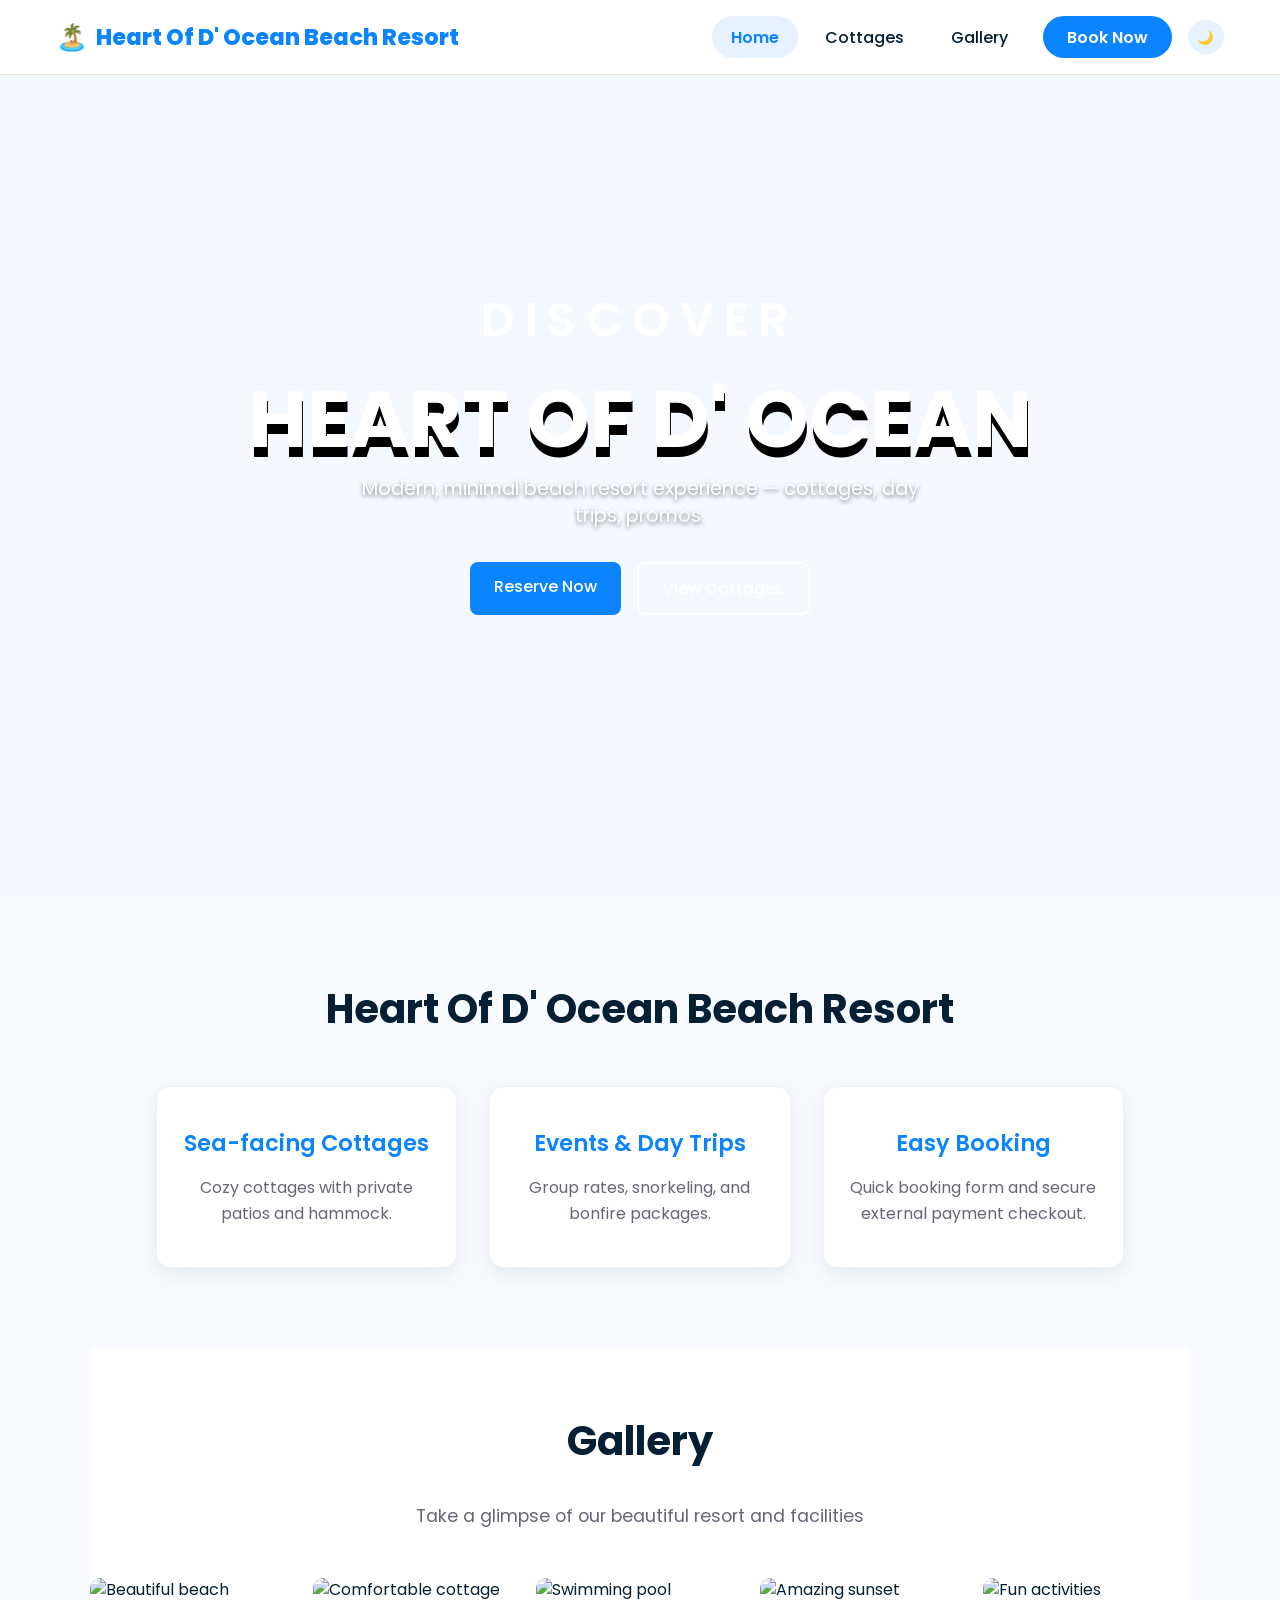
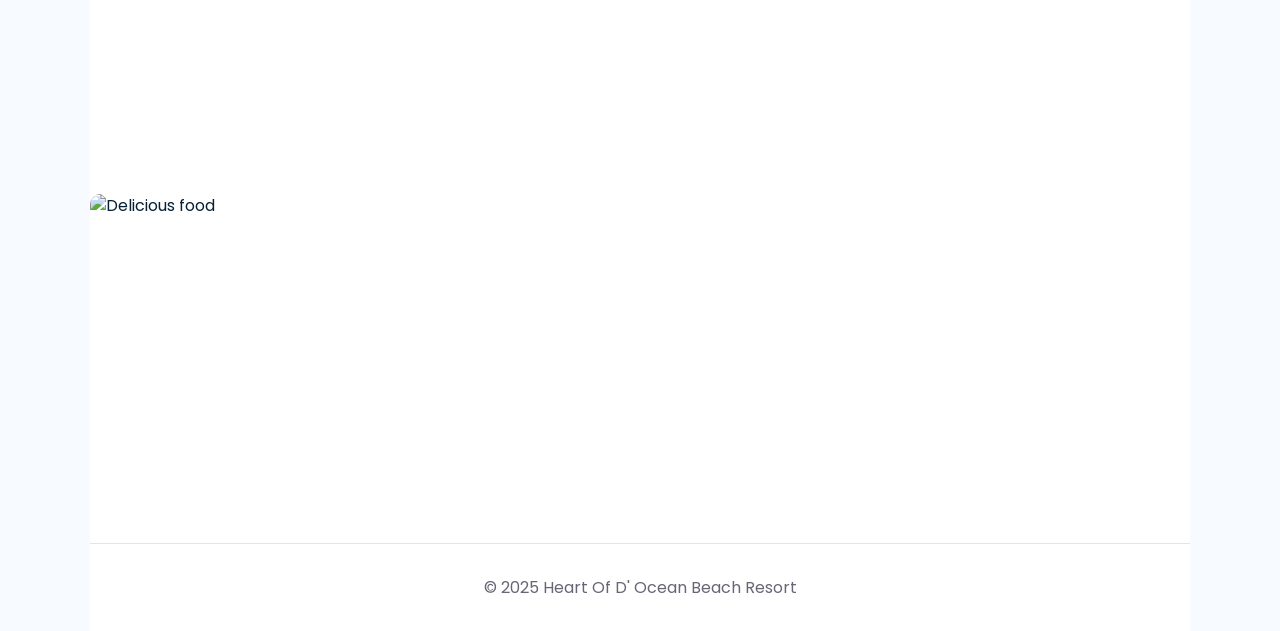
==== src/index.html @ 44108a37 "committed" ====
<!doctype html>
<html lang="en">
<head>
  <meta charset="utf-8" />
  <meta name="viewport" content="width=device-width,initial-scale=1" />
  <title>Heart Of D' Ocean Beach Resort — Home</title>
  <link rel="stylesheet" href="https://fonts.googleapis.com/css2?family=Poppins:wght@200;300;400;500;600;700;800&display=swap">
  <link rel="stylesheet" href="styles.css" />
</head>

<body>
  <!-- Showcase Section -->
  <section class="showcase">
    <!-- Video Background -->
    <video src="images&vids/elelelelele.mov" muted loop autoplay></video>
    
    <!-- Overlay for Text -->   
    <div class="overlay"></div>
    
    <!-- Header -->
    <header class="site-header">
      <div class="container header-inner">
        <a class="logo" href="index.html">Heart Of D' Ocean Beach Resort</a>
        
        <nav class="nav" id="mainNav">
          <button class="close-menu" id="closeMenu">✕</button>
          <a href="index.html" class="active">Home</a>
          <a href="rooms.html">Cottages</a>
          <a href="gallery.html">Gallery</a>
          <a href="booking.html" class="cta">Book Now</a>
          <button id="darkToggle" class="icon-btn" aria-label="Toggle dark mode">🌙</button>
        </nav>
        
        <button id="menuBtn" class="hamburger" aria-label="Toggle menu">☰</button>
      </div>
    </header>
    
    <!-- Front Page Text -->
    <div class="hero-text">
      <h2>DISCOVER</h2>
      <h1>Heart Of D' Ocean</h1>
      <p>Modern, minimal beach resort experience — cottages, day trips, promos.</p>
      <div class="hero-actions">
        <a href="booking.html" class="btn">Reserve Now</a>
        <a href="rooms.html" class="btn ghost">View Cottages</a>
      </div>
    </div>
  </section>

  <main>
    <!-- Features Section -->
    <section class="features-section">
      <div class="container">
        <div class="section-header">
          <h2>Heart Of D' Ocean Beach Resort</h2>
        </div>
        
        <div class="features">
          <article>
            <h3>Sea-facing Cottages</h3>
            <p>Cozy cottages with private patios and hammock.</p>
          </article>
          <article>
            <h3>Events & Day Trips</h3>
            <p>Group rates, snorkeling, and bonfire packages.</p>
          </article>
          <article>
            <h3>Easy Booking</h3>
            <p>Quick booking form and secure external payment checkout.</p>
          </article>
        </div>
      </div>
    </section>

    <section class="gallery-preview container">
      <div class="section-header">
        <h2>Gallery</h2>
        <p>Take a glimpse of our beautiful resort and facilities</p>
      </div>
      <div class="grid">
        <!-- MANUAL PICTURES FOR HOME PAGE -->
        <img src="images&vids/1.jpg" alt="Beautiful beach">
        <img src="images&vids/11.jpg" alt="Comfortable cottage">
        <img src="images&vids/12.jpg" alt="Swimming pool">
        <img src="images&vids/4.jpg" alt="Amazing sunset">
        <img src="images&vids/8.jpg" alt="Fun activities">
        <img src="images&vids/8.jpg" alt="Delicious food">
      </div>
      <div style="text-align: center; margin-top: 2rem;">
        <a class="btn ghost" href="gallery.html">See all photos</a>
      </div>
    </section>
  </main>

  <footer class="site-footer container">
    <div>© 2025 Heart Of D' Ocean Beach Resort</div>
  </footer>
    </div>
  </div>

  <script src="main.js"></script>
</body>
</html>
---- src/styles.css ----
:root {
  --bg: #f7fbff;
  --card: #fff;
  --muted: #667;
  --accent: #0a84ff;
  --text: #052034;
}

[data-theme="dark"] {
  --bg: #051421;
  --card: #072433;
  --muted: #9eb;
  --accent: #6dd3ff;
  --text: #dbefff;
}

* {
  margin: 0;
  padding: 0;
  box-sizing: border-box;
}

body {
  font-family: 'Poppins', sans-serif;
  background: var(--bg);
  color: var(--text);
  line-height: 1.45;
  min-height: 100vh;
}

.container {
  max-width: 1100px;
  margin: 0 auto;
  padding: 1rem;
}

/* ========== NEW NAV BAR STYLES ========== */
.site-header {
  position: fixed;
  top: 0;
  left: 0;
  width: 100%;
  background: rgba(255, 255, 255, 0.95);
  backdrop-filter: blur(10px);
  border-bottom: 1px solid rgba(0, 0, 0, 0.1);
  z-index: 1000;
  padding: 0;
  transition: all 0.3s ease;
}

[data-theme="dark"] .site-header {
  background: rgba(7, 36, 51, 0.95);
  border-bottom: 1px solid rgba(255, 255, 255, 0.1);
}

.header-inner {
  display: flex;
  align-items: center;
  justify-content: space-between;
  padding: 1rem;
  max-width: 1200px;
  margin: 0 auto;
}

/* Logo Styles */
.logo {
  font-weight: 800;
  color: var(--accent);
  text-decoration: none;
  font-size: 1.4rem;
  display: flex;
  align-items: center;
  gap: 0.5rem;
}

.logo::before {
  content: "🏝️";
  font-size: 1.6rem;
}

/* Navigation Styles */
.nav {
  display: flex;
  align-items: center;
  gap: 0.5rem;
}

.nav a {
  text-decoration: none;
  color: var(--text);
  padding: 0.6rem 1.2rem;
  border-radius: 25px;
  transition: all 0.3s ease;
  font-weight: 500;
  position: relative;
}

.nav a:hover {
  color: var(--accent);
  background: rgba(10, 132, 255, 0.1);
}

.nav a.active {
  color: var(--accent);
  background: rgba(10, 132, 255, 0.1);
  font-weight: 600;
}

.nav .cta {
  background: var(--accent);
  color: white !important;
  padding: 0.6rem 1.5rem;
  border-radius: 25px;
  margin-left: 0.5rem;
  font-weight: 600;
}

.nav .cta:hover {
  background: #0066cc;
  transform: translateY(-2px);
  box-shadow: 0 4px 12px rgba(10, 132, 255, 0.3);
}

/* Dark Mode Toggle */
.icon-btn {
  background: rgba(10, 132, 255, 0.1);
  border: none;
  padding: 0.6rem;
  border-radius: 50%;
  cursor: pointer;
  transition: all 0.3s ease;
  margin-left: 0.5rem;
}

.icon-btn:hover {
  background: rgba(10, 132, 255, 0.2);
  transform: scale(1.1);
}

/* Hamburger Menu */
.hamburger {
  display: none;
  background: transparent;
  border: none;
  font-size: 1.5rem;
  color: var(--text);
  cursor: pointer;
  padding: 0.5rem;
}

/* Close Menu Button */
.close-menu {
  display: none;
  position: absolute;
  top: 1.5rem;
  right: 1.5rem;
  background: none;
  border: none;
  font-size: 1.5rem;
  color: var(--text);
  cursor: pointer;
}

/* Mobile Styles */
@media (max-width: 768px) {
  .hamburger {
    display: block;
  }
  
  .close-menu {
    display: block;
  }
  
  .nav {
    position: fixed;
    top: 0;
    right: -100%;
    width: 280px;
    height: 100vh;
    background: var(--card);
    flex-direction: column;
    align-items: flex-start;
    justify-content: flex-start;
    padding: 5rem 2rem 2rem;
    box-shadow: -5px 0 15px rgba(0, 0, 0, 0.1);
    transition: right 0.3s ease;
    gap: 0;
  }
  
  .nav.active {
    right: 0;
  }
  
  .nav a {
    width: 100%;
    padding: 1rem 1.5rem;
    margin: 0.2rem 0;
    border-radius: 10px;
  }
  
  .nav .cta {
    margin: 1rem 0 0 0;
    width: 100%;
    text-align: center;
  }
  
  .icon-btn {
    margin: 1rem 0 0 0;
    width: 100%;
    border-radius: 10px;
    text-align: center;
  }
}

/* Scrolled State */
.site-header.scrolled {
  background: rgba(255, 255, 255, 0.98);
  box-shadow: 0 2px 20px rgba(0, 0, 0, 0.1);
}

[data-theme="dark"] .site-header.scrolled {
  background: rgba(7, 36, 51, 0.98);
}

/* ========== SHOWCASE SECTION ========== */
.showcase {
  position: relative;
  height: 100vh;
  overflow: hidden;
}

.showcase video {
  position: absolute;
  top: 0;
  left: 0;
  width: 100%;
  height: 100%;
  object-fit: cover;
  opacity: 0.8;
}

.overlay {
  position: absolute;
  top: 0;
  left: 0;
  width: 100%;
  height: 100%;
  background-color: rgba(0, 0, 0, 0.5);
  mix-blend-mode: overlay;
}

/* Hero Text Styles */
.hero-text {
  position: relative;
  display: flex;
  flex-direction: column;
  align-items: center;
  justify-content: center;
  height: 100vh;
  z-index: 1;
  text-align: center;
  color: white;
  padding: 0 1rem;
}

.hero-text h1 {
  font-size: clamp(4rem, 2.75rem + 4vw, 5rem);
  font-weight: 700;
  line-height: 1em;
  text-transform: uppercase;
  text-shadow: 0.5px 10px rgba(0, 0, 0, 1);
  margin-bottom: 1rem;
}

.hero-text h2 {
  font-size: clamp(2rem, 1.5rem + 2vw, 3rem);
  font-weight: 600;
  margin-bottom: 1.5rem;
  letter-spacing: 0.2em;
}

.hero-text p {
  font-size: 1.2rem;
  max-width: 600px;
  margin-bottom: 2rem;
  text-shadow: 0 2px 4px rgba(0, 0, 0, 0.5);
}

.hero-actions {
  display: flex;
  gap: 1rem;
  flex-wrap: wrap;
  justify-content: center;
}

.btn {
  background: var(--accent);
  color: #fff;
  padding: 0.8rem 1.5rem;
  border-radius: 8px;
  text-decoration: none;
  display: inline-block;
  transition: all 0.3s ease;
  font-weight: 500;
  border: none;
  cursor: pointer;
}

.btn:hover {
  transform: translateY(-3px);
  box-shadow: 0 10px 20px rgba(0, 0, 0, 0.2);
}

.btn.ghost {
  background: transparent;
  border: 2px solid white;
  color: white;
}

.btn.ghost:hover {
  background: white;
  color: var(--accent);
}

/* ========== MAIN CONTENT STYLES ========== */
main {
  position: relative;
  z-index: 2;
  background-color: var(--bg);
}

/* Features Section */
.features-section {
  padding: 4rem 0;
  background: var(--bg);
}

.features {
  display: grid;
  grid-template-columns: repeat(3, 1fr);
  gap: 2rem;
  max-width: 1000px;
  margin: 0 auto;
  padding: 0 1rem;
}

.features article {
  background: var(--card);
  padding: 2.5rem 1.5rem;
  border-radius: 15px;
  box-shadow: 0 6px 20px rgba(8, 20, 40, 0.08);
  text-align: center;
  transition: all 0.3s ease;
  border: 1px solid rgba(0, 0, 0, 0.05);
}

.features article:hover {
  transform: translateY(-8px);
  box-shadow: 0 15px 35px rgba(8, 20, 40, 0.15);
}

.features h3 {
  margin-bottom: 1rem;
  color: var(--accent);
  font-size: 1.4rem;
  font-weight: 600;
}

.features p {
  color: var(--muted);
  line-height: 1.6;
  font-size: 1rem;
}

/* Section Headers */
.section-header {
  text-align: center;
  margin-bottom: 3rem;
  padding: 0 1rem;
}

.section-header h2 {
  font-size: 2.5rem;
  color: var(--text);
  margin-bottom: 1rem;
  font-weight: 700;
}

.section-header p {
  color: var(--muted);
  font-size: 1.1rem;
  max-width: 600px;
  margin: 0 auto;
  line-height: 1.6;
}

/* Gallery Preview */
.gallery-preview {
  padding: 4rem 0;
  background: var(--card);
}

.gallery-preview h2 {
  text-align: center;
  margin-bottom: 2rem;
  font-size: 2.5rem;
  color: var(--text);
}

.grid {
  display: grid;
  grid-template-columns: repeat(auto-fit, minmax(200px, 1fr));
  gap: 1rem;
  margin-bottom: 2rem;
}

.grid img {
  width: 100%;
  height: 200px;
  object-fit: cover;
  border-radius: 10px;
  transition: transform 0.3s ease;
  cursor: pointer;
}

.grid img:hover {
  transform: scale(1.05);
}
/* ========== OTHER PAGES STYLES ========== */
/* Booking Page */
.booking-page {
  padding: 2rem 0;
  min-height: 80vh;
}

.booking-page h1 {
  text-align: center;
  margin-bottom: 2rem;
  font-size: 2.5rem;
  color: var(--text);
}

.form-card {
  background: var(--card);
  padding: 2rem;
  border-radius: 15px;
  box-shadow: 0 8px 30px rgba(12, 30, 60, 0.08);
  max-width: 600px;
  margin: 0 auto 3rem;
}

.form-card label {
  display: block;
  margin: 1.5rem 0;
  font-weight: 500;
  color: var(--text);
}

.form-card input,
.form-card select {
  width: 100%;
  padding: 0.8rem;
  border-radius: 8px;
  border: 1px solid rgba(10, 20, 30, 0.1);
  background: var(--bg);
  color: var(--text);
  font-family: 'Poppins', sans-serif;
  margin-top: 0.5rem;
  transition: border-color 0.3s ease;
}

.form-card input:focus,
.form-card select:focus {
  outline: none;
  border-color: var(--accent);
  box-shadow: 0 0 0 3px rgba(10, 132, 255, 0.1);
}

.form-actions {
  display: flex;
  gap: 1rem;
  margin-top: 2rem;
  align-items: center;
  flex-wrap: wrap;
}

/* Rooms Page */
.cards {
  display: grid;
  grid-template-columns: repeat(auto-fit, minmax(300px, 1fr));
  gap: 2rem;
  margin: 3rem 0;
}

.room-card {
  background: var(--card);
  border-radius: 15px;
  overflow: hidden;
  box-shadow: 0 6px 20px rgba(8, 20, 40, 0.08);
  transition: transform 0.3s ease, box-shadow 0.3s ease;
}

.room-card:hover {
  transform: translateY(-5px);
  box-shadow: 0 12px 30px rgba(8, 20, 40, 0.15);
}

.room-card img {
  width: 100%;
  height: 200px;
  object-fit: cover;
  display: block;
}

.room-body {
  padding: 1.5rem;
}

.room-body h3 {
  margin-bottom: 0.5rem;
  color: var(--text);
  font-size: 1.3rem;
}

.room-body p {
  color: var(--muted);
  margin-bottom: 1rem;
}

.room-body .btn {
  width: 100%;
  text-align: center;
}

/* Gallery Page */
.masonry {
  display: grid;
  grid-template-columns: repeat(auto-fit, minmax(250px, 1fr));
  gap: 1rem;
  margin: 2rem 0;
}

.masonry img {
  width: 100%;
  height: 200px;
  object-fit: cover;
  border-radius: 10px;
  transition: transform 0.3s ease;
  cursor: pointer;
}

.masonry img:hover {
  transform: scale(1.03);
}

/* Page Headers */
main .container h1 {
  text-align: center;
  margin: 2rem 0;
  font-size: 2.5rem;
  color: var(--text);
  position: relative;
}

main .container h1::after {
  content: '';
  display: block;
  width: 60px;
  height: 3px;
  background: var(--accent);
  margin: 1rem auto;
  border-radius: 2px;
}

/* Promo Slide */
.promo-slide {
  position: fixed;
  right: 1rem;
  bottom: 1rem;
  background: linear-gradient(180deg, #fff, #f0fbff);
  padding: 1rem 1.5rem;
  border-radius: 12px;
  box-shadow: 0 8px 30px rgba(8, 20, 40, 0.15);
  transition: transform 0.35s;
  z-index: 1001;
  border: 1px solid rgba(10, 20, 30, 0.1);
}

.promo-slide.hidden {
  transform: translateX(120%);
}

.promo-content {
  display: flex;
  align-items: center;
  gap: 1rem;
  flex-wrap: wrap;
}

.muted {
  color: var(--muted);
  font-size: 0.95rem;
}

.small {
  background: transparent;
  border: 1px solid var(--muted);
  padding: 0.3rem 0.8rem;
  border-radius: 6px;
  cursor: pointer;
  font-size: 0.9rem;
  transition: all 0.3s ease;
}

.small:hover {
  background: var(--muted);
  color: white;
}

/* Footer */
.site-footer {
  padding: 2rem 0;
  text-align: center;
  color: var(--muted);
  background-color: var(--card);
  border-top: 1px solid rgba(0, 0, 0, 0.1);
}
/* ========== ROOMS PAGE MODAL STYLES ========== */
.modal { 
  display: none;
  position: fixed;
  top: 0;
  left: 0;
  width: 100%;
  height: 100%;
  background-color: rgba(0,0,0,0.7);
  z-index: 1000;
  overflow-y: auto;
}

.image-modal-trigger { 
  cursor: pointer; 
}

.modal-content {
  background-color: var(--card);
  margin: 50px auto;
  width: 90%;
  max-width: 800px;
  border-radius: 8px;
  overflow: hidden;
  position: relative;
  box-shadow: 0 20px 40px rgba(0,0,0,0.3);
}

.close-modal {
  position: absolute;
  top: 15px;
  right: 15px;
  background: none;
  border: none;
  font-size: 1.8rem;
  cursor: pointer;
  z-index: 10;
  color: white;
  background-color: rgba(0,0,0,0.5);
  width: 40px;
  height: 40px;
  border-radius: 50%;
  display: flex;
  align-items: center;
  justify-content: center;
  transition: all 0.3s ease;
}

.close-modal:hover {
  background-color: rgba(0,0,0,0.7);
  transform: scale(1.1);
}

.modal-body {
  display: flex;
  flex-direction: column;
}

.modal-image-container {
  width: 100%;
  height: 300px;
}

.modal-image {
  width: 100%;
  height: 100%;
  object-fit: cover;
}

.modal-info {
  padding: 25px;
}

.modal-title {
  color: var(--accent);
  margin-bottom: 10px;
  font-size: 1.8rem;
}

.modal-description {
  margin-bottom: 20px;
  color: var(--muted);
  line-height: 1.6;
}

.modal-details {
  display: grid;
  grid-template-columns: repeat(auto-fit, minmax(200px, 1fr));
  gap: 15px;
  margin-bottom: 25px;
}

.detail-item {
  display: flex;
  flex-direction: column;
}

.detail-label {
  font-weight: 600;
  margin-bottom: 5px;
  color: var(--text);
}

.detail-value {
  color: var(--muted);
}

.modal-amenities h4 {
  margin-bottom: 10px;
  color: var(--text);
  font-size: 1.2rem;
}

.modal-amenities-list {
  list-style-type: none;
  display: grid;
  grid-template-columns: repeat(auto-fill, minmax(150px, 1fr));
  gap: 8px;
  margin-bottom: 25px;
}

.modal-amenities-list li {
  padding-left: 20px;
  position: relative;
  color: var(--muted);
}

.modal-amenities-list li:before {
  content: "✓";
  position: absolute;
  left: 0;
  color: var(--accent);
  font-weight: bold;
}

/* Responsive Design for Modal */
@media (max-width: 768px) {
  .modal-content {
    width: 95%;
    margin: 20px auto;
  }
  
  .modal-body {
    flex-direction: column;
  }
  
  .modal-image-container {
    height: 200px;
  }
  
  .modal-details {
    grid-template-columns: 1fr;
  }
  
  .modal-amenities-list {
    grid-template-columns: 1fr;
  }
  
  .modal-info {
    padding: 20px;
  }
}

@media (max-width: 480px) {
  .modal-info {
    padding: 15px;
  }
  
  .modal-title {
    font-size: 1.5rem;
  }
}

/* ========== RESPONSIVE DESIGN ========== */
@media (max-width: 768px) {
  /* Features Section */
  .features {
    grid-template-columns: 1fr;
    max-width: 400px;
    gap: 1.5rem;
  }
  
  .features article {
    padding: 2rem 1.5rem;
  }
  
  .section-header h2 {
    font-size: 2rem;
  }
  
  .section-header p {
    font-size: 1rem;
  }
  
  /* Hero Section */
  .hero-text h1 {
    font-size: 2.5rem;
  }
  
  .hero-text h2 {
    font-size: 1.8rem;
  }
  
  .hero-text p {
    font-size: 1rem;
  }
  
  .hero-actions {
    flex-direction: column;
  }
  
  /* Other Pages */
  .booking-page h1,
  main .container h1 {
    font-size: 2rem;
  }
  
  .form-card {
    padding: 1.5rem;
    margin: 0 1rem 2rem;
  }
  
  .form-actions {
    flex-direction: column;
  }
  
  .form-actions .btn {
    width: 100%;
  }
  
  .cards {
    grid-template-columns: 1fr;
    gap: 1.5rem;
  }
  
  .masonry {
    grid-template-columns: repeat(auto-fit, minmax(150px, 1fr));
  }
  
  .features-section {
    padding: 3rem 0;
  }
}

@media (max-width: 480px) {
  .features-section {
    padding: 2rem 0;
  }
  
  .features article {
    padding: 1.5rem 1rem;
  }
  
  .section-header {
    margin-bottom: 2rem;
  }
  
  .container {
    padding: 0.5rem;
  }
  
  .hero-text h1 {
    font-size: 2rem;
  }
  
  .hero-text h2 {
    font-size: 1.5rem;
  }
  
  .promo-slide {
    right: 0.5rem;
    bottom: 0.5rem;
    left: 0.5rem;
  }
  
  .promo-content {
    flex-direction: column;
    text-align: center;
  }
}   

/* Success Message Styling */
.success-message {
  background: #d4edda;
  color: #155724;
  padding: 1rem;
  border-radius: 8px;
  margin: 1rem 0;
  border: 1px solid #c3e6cb;
  font-weight: 500;
}

/* Payment Section Styling */
.payment-section {
  background: var(--card);
  padding: 2rem;
  border-radius: 15px;
  box-shadow: 0 6px 20px rgba(8, 20, 40, 0.08);
  max-width: 600px;
  margin: 2rem auto;
  text-align: center;
}

.qr-container {
  display: flex;
  align-items: center;
  justify-content: center;
  gap: 2rem;
  margin: 1.5rem 0;
  flex-wrap: wrap;
}

.payment-details {
  text-align: left;
}

.payment-details h3 {
  color: var(--accent);
  margin-bottom: 1rem;
}

.payment-details p {
  margin: 0.5rem 0;
  color: var(--muted);
}
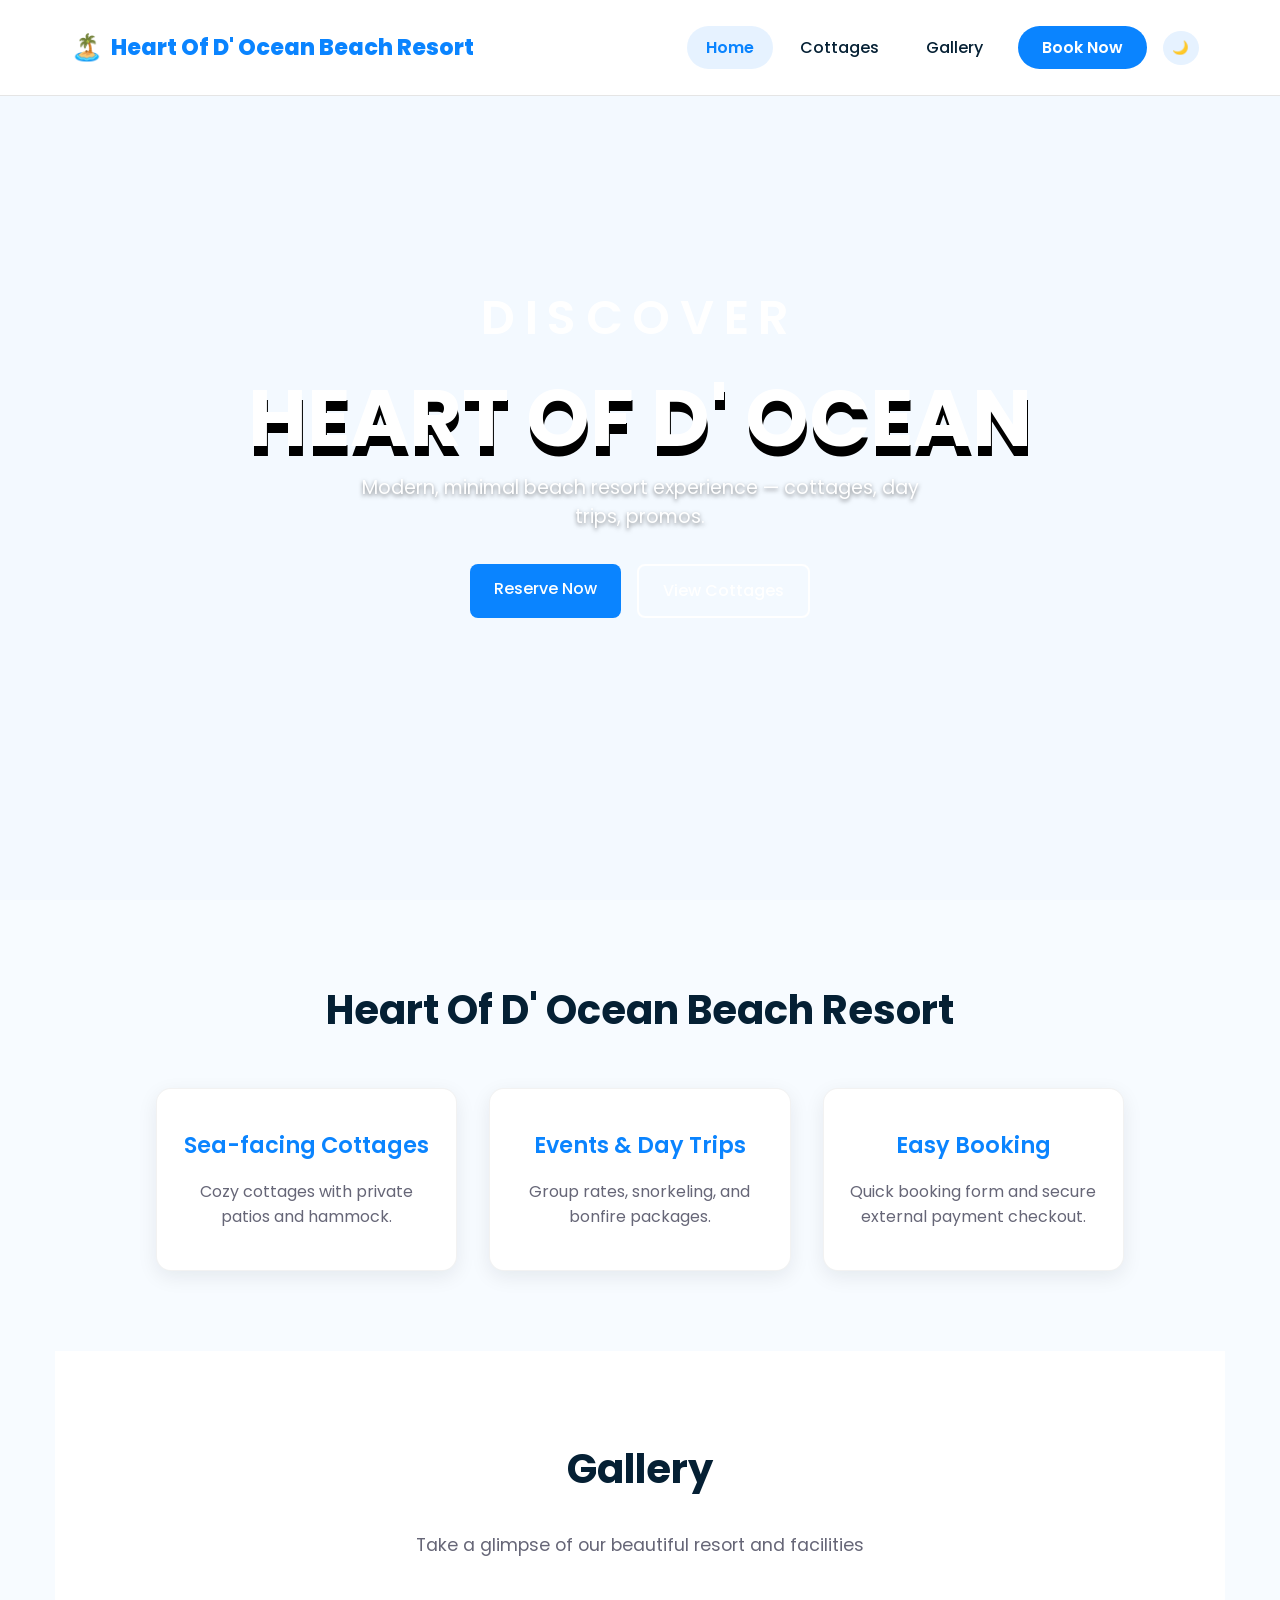
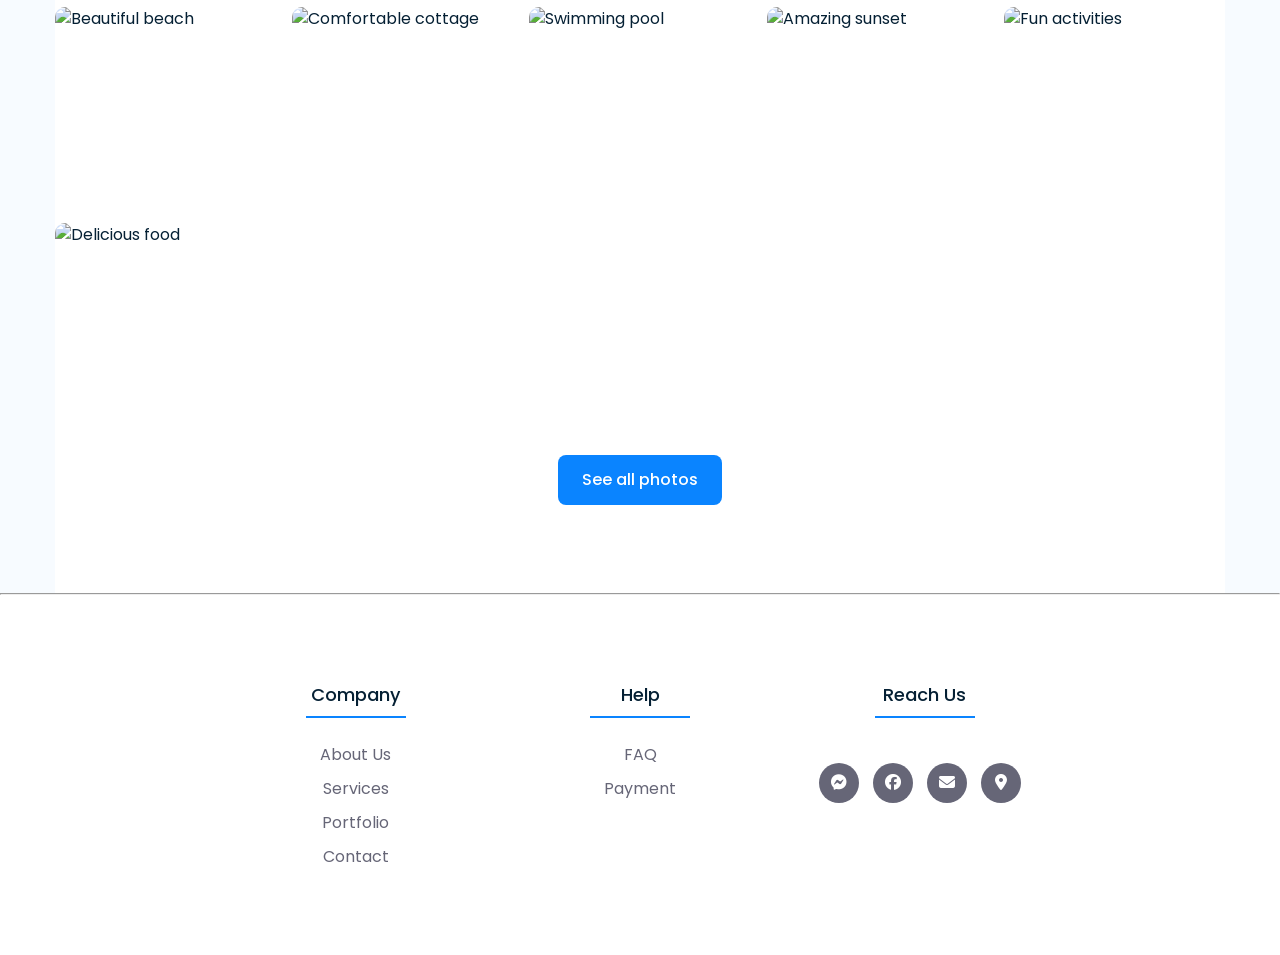
==== commit e6ff5767: "footer done" ====
--- a/src/index.html
+++ b/src/index.html
@@ -6,6 +6,8 @@
   <title>Heart Of D' Ocean Beach Resort — Home</title>
   <link rel="stylesheet" href="https://fonts.googleapis.com/css2?family=Poppins:wght@200;300;400;500;600;700;800&display=swap">
   <link rel="stylesheet" href="styles.css" />
+  <link rel="stylesheet" href="https://cdnjs.cloudflare.com/ajax/libs/font-awesome/6.7.1/css/all.min.css">
+  <link rel="stylesheet" href="https://cdnjs.cloudflare.com/ajax/libs/font-awesome/6.7.1/css/all.min.css">
 </head>
 
 <body>
@@ -74,6 +76,7 @@
 
     <section class="gallery-preview container">
       <div class="section-header">
+        <br>
         <h2>Gallery</h2>
         <p>Take a glimpse of our beautiful resort and facilities</p>
       </div>
@@ -87,17 +90,46 @@
         <img src="images&vids/8.jpg" alt="Delicious food">
       </div>
       <div style="text-align: center; margin-top: 2rem;">
-        <a class="btn ghost" href="gallery.html">See all photos</a>
+        <a class="btn" href="gallery.html">See all photos</a>
+        <br><br>
       </div>
     </section>
   </main>
 
-  <footer class="site-footer container">
-    <div>© 2025 Heart Of D' Ocean Beach Resort</div>
-  </footer>
-    </div>
-  </div>
+  <hr>
+
+  <footer class="footer">
+      <div class="container">
+          <div class="row">
+              <div class="footer-col">
+                  <h4>Company</h4>
+                    <ul>
+                        <li><a href="#">About Us</a></li>
+                        <li><a href="#">Services</a></li>
+                        <li><a href="#">Portfolio</a></li>
+                        <li><a href="#">Contact</a></li>
+                    </ul>
+              </div>
+              <div class="footer-col">
+                  <h4>Help</h4>
+                    <ul>
+                      <li><a href="#">FAQ</a></li>
+                      <li><a href="#">Payment</a></li>
+                    </ul>
+              </div>
+              <div class="footer-col">
+                <h4>Reach Us</h4>
+                  <div class="social-links">
+                    <a href="https://www.facebook.com/messages/t/233219370026088"><i class="fab fa-facebook-messenger"></i></a>
+                    <a href="https://www.facebook.com/Heartofdoceanbeachresort/#"><i class="fab fa-facebook"></i></a>
+                    <a href="mailto:heartofdocean2005@yahoo.com"><i class="fas fa-envelope"></i></a>
+                    <a href="https://maps.app.goo.gl/q67iwWwZYtNH51rN8"><i class="fas fa-location-dot"></i></a>
+              </div>
+            </div>
+        </div>
+      </div>
+    </footer>
 
   <script src="main.js"></script>
 </body>
-</html>+</html>
--- a/src/styles.css
+++ b/src/styles.css
@@ -83,6 +83,7 @@
   display: flex;
   align-items: center;
   gap: 0.5rem;
+  padding: 10px;
 }
 
 .nav a {
@@ -572,59 +573,6 @@
   border-radius: 2px;
 }
 
-/* Promo Slide */
-.promo-slide {
-  position: fixed;
-  right: 1rem;
-  bottom: 1rem;
-  background: linear-gradient(180deg, #fff, #f0fbff);
-  padding: 1rem 1.5rem;
-  border-radius: 12px;
-  box-shadow: 0 8px 30px rgba(8, 20, 40, 0.15);
-  transition: transform 0.35s;
-  z-index: 1001;
-  border: 1px solid rgba(10, 20, 30, 0.1);
-}
-
-.promo-slide.hidden {
-  transform: translateX(120%);
-}
-
-.promo-content {
-  display: flex;
-  align-items: center;
-  gap: 1rem;
-  flex-wrap: wrap;
-}
-
-.muted {
-  color: var(--muted);
-  font-size: 0.95rem;
-}
-
-.small {
-  background: transparent;
-  border: 1px solid var(--muted);
-  padding: 0.3rem 0.8rem;
-  border-radius: 6px;
-  cursor: pointer;
-  font-size: 0.9rem;
-  transition: all 0.3s ease;
-}
-
-.small:hover {
-  background: var(--muted);
-  color: white;
-}
-
-/* Footer */
-.site-footer {
-  padding: 2rem 0;
-  text-align: center;
-  color: var(--muted);
-  background-color: var(--card);
-  border-top: 1px solid rgba(0, 0, 0, 0.1);
-}
 /* ========== ROOMS PAGE MODAL STYLES ========== */
 .modal { 
   display: none;
@@ -892,20 +840,141 @@
   
   .hero-text h2 {
     font-size: 1.5rem;
-  }
-  
-  .promo-slide {
-    right: 0.5rem;
-    bottom: 0.5rem;
-    left: 0.5rem;
-  }
-  
-  .promo-content {
-    flex-direction: column;
+  }  
+}
+/* Footer */
+*{
+    margin: 0;
+    padding: 0;
+    box-sizing: border-box;
+}
+body{
+    line-height: 1.5;
+    font-family: "Poppins", serif;
+}
+
+.container{
+    max-width: 1170px;
+    margin: auto;
+}
+
+.row{
+    display: flex;
+    flex-wrap: wrap;
+}
+
+ul{
+    list-style: none;
+}
+
+/* ===== FOOTER ===== */
+.footer {
+    background-color: var(--card);
+    padding: 70px 0;
+    text-align: center; /* Centers everything inside footer */
+}
+
+/* Layout */
+.row {
+    display: flex;
+    flex-wrap: wrap;
+    justify-content: center; /* Centers columns horizontally */
+    align-items: flex-start;
+}
+
+.footer-col {
+    width: 25%;
+    padding: 0 15px;
+}
+
+/* Title */
+.footer-col h4 {
+    position: relative;
+    font-size: 18px;
+    color: var(--text);
+    text-transform: capitalize;
+    margin-bottom: 35px;
+    font-weight: 500;
+    display: inline-block; /* Needed so underline centers */
+}
+
+.footer-col h4::before {
+    content: '';
+    position: absolute;
+    left: 50%;
+    transform: translateX(-50%); /* Centers small underline bar */
+    bottom: -10px;
+    background-color: var(--accent);
+    height: 2px;
+    width: 100px;
+}
+
+/* Links */
+.footer-col ul li:not(:last-child) {
+    margin-bottom: 10px;
+}
+
+.footer-col ul li a {
+    font-size: 16px;
+    color: var(--muted);
+    font-weight: 400;
+    text-decoration: none;
+    display: block;
+    transition: all 0.3s ease;
+}
+
+.footer-col ul li a:hover {
+    color: var(--text);
+    padding-left: 8px;
+}
+
+/* Social Icons */
+.footer-col .social-links {
+    margin-top: 20px;
+}
+
+.footer-col .social-links a {
+    display: inline-block;
+    height: 40px;
+    width: 40px;
+    background-color: var(--muted);
+    margin: 0 10px 10px 0;
     text-align: center;
-  }
-}   
-
+    line-height: 40px;
+    border-radius: 50%;
+    color: var(--card);
+    transition: all 0.5s ease;
+}
+
+.footer-col .social-links a:hover {
+    color: var(--card);
+    background-color: var(--accent);
+    transform: translateY(-3px);
+}
+
+/* ====== RESPONSIVE ====== */
+@media(max-width: 991px) {
+    .footer-col {
+        width: 50%;
+        margin-bottom: 30px;
+    }
+}
+
+@media(max-width: 767px) {
+    .footer-col {
+        width: 100%;
+        text-align: left; /* Left aligned on mobile */
+    }
+
+    .footer-col h4 {
+        display: block;
+    }
+
+    .footer-col h4::before {
+        left: 0;
+        transform: none; /* Align underline left on mobile */
+    }
+}
 /* Success Message Styling */
 .success-message {
   background: #d4edda;
@@ -949,5 +1018,4 @@
 .payment-details p {
   margin: 0.5rem 0;
   color: var(--muted);
-}
-
+}
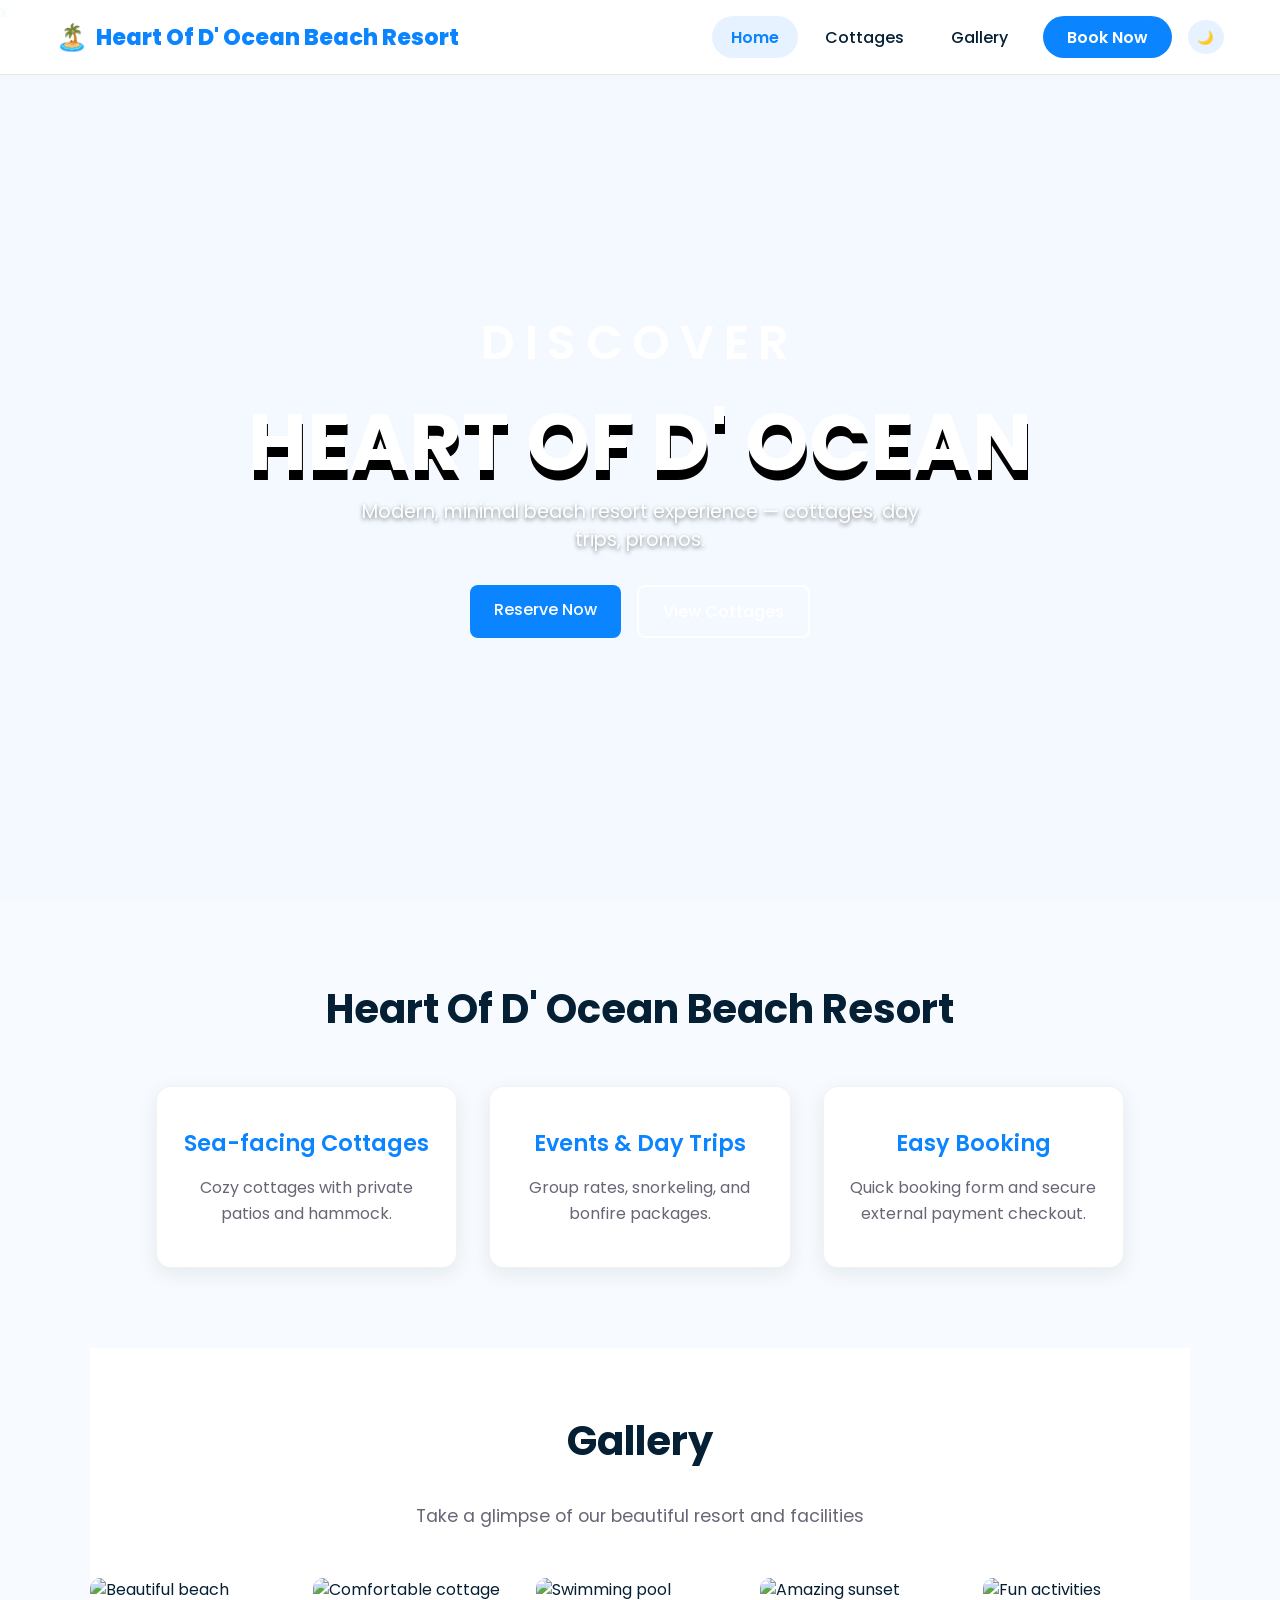
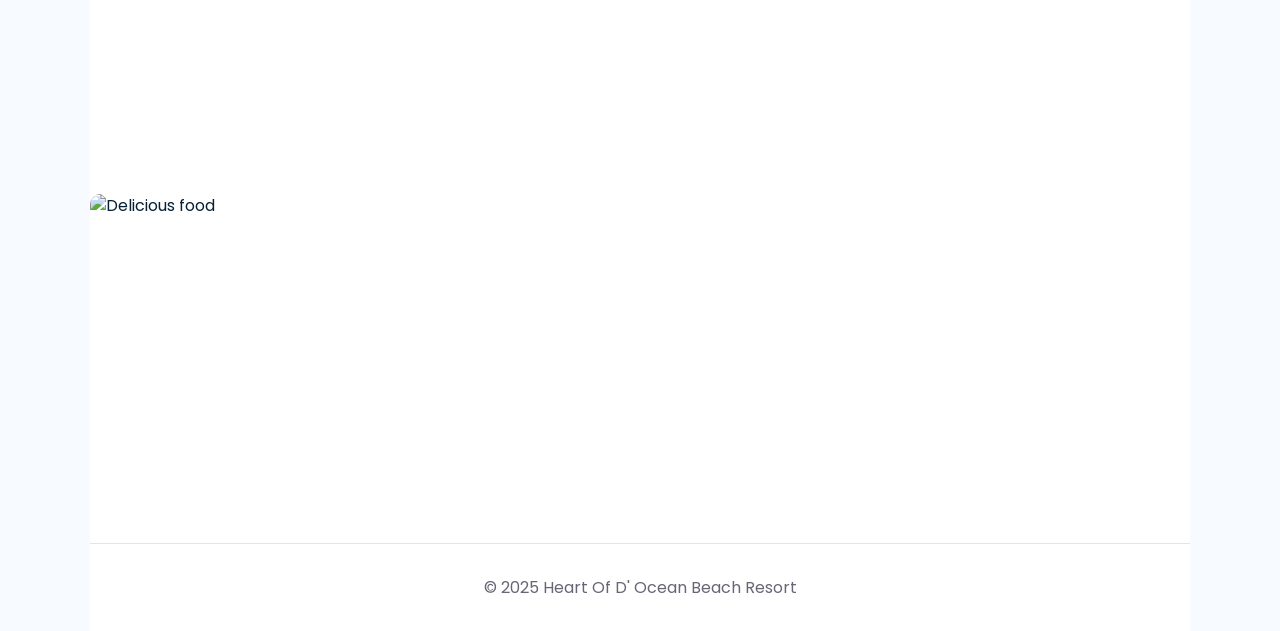
==== commit 1da8890a: "haha" ====
--- a/src/index.html
+++ b/src/index.html
@@ -6,8 +6,6 @@
   <title>Heart Of D' Ocean Beach Resort — Home</title>
   <link rel="stylesheet" href="https://fonts.googleapis.com/css2?family=Poppins:wght@200;300;400;500;600;700;800&display=swap">
   <link rel="stylesheet" href="styles.css" />
-  <link rel="stylesheet" href="https://cdnjs.cloudflare.com/ajax/libs/font-awesome/6.7.1/css/all.min.css">
-  <link rel="stylesheet" href="https://cdnjs.cloudflare.com/ajax/libs/font-awesome/6.7.1/css/all.min.css">
 </head>
 
 <body>
@@ -16,7 +14,7 @@
     <!-- Video Background -->
     <video src="images&vids/elelelelele.mov" muted loop autoplay></video>
     
-    <!-- Overlay for Text -->   
+    <!-- Overlay for Text -->   x
     <div class="overlay"></div>
     
     <!-- Header -->
@@ -76,7 +74,6 @@
 
     <section class="gallery-preview container">
       <div class="section-header">
-        <br>
         <h2>Gallery</h2>
         <p>Take a glimpse of our beautiful resort and facilities</p>
       </div>
@@ -90,45 +87,16 @@
         <img src="images&vids/8.jpg" alt="Delicious food">
       </div>
       <div style="text-align: center; margin-top: 2rem;">
-        <a class="btn" href="gallery.html">See all photos</a>
-        <br><br>
+        <a class="btn ghost" href="gallery.html">See all photos</a>
       </div>
     </section>
   </main>
 
-  <hr>
-
-  <footer class="footer">
-      <div class="container">
-          <div class="row">
-              <div class="footer-col">
-                  <h4>Company</h4>
-                    <ul>
-                        <li><a href="#">About Us</a></li>
-                        <li><a href="#">Services</a></li>
-                        <li><a href="#">Portfolio</a></li>
-                        <li><a href="#">Contact</a></li>
-                    </ul>
-              </div>
-              <div class="footer-col">
-                  <h4>Help</h4>
-                    <ul>
-                      <li><a href="#">FAQ</a></li>
-                      <li><a href="#">Payment</a></li>
-                    </ul>
-              </div>
-              <div class="footer-col">
-                <h4>Reach Us</h4>
-                  <div class="social-links">
-                    <a href="https://www.facebook.com/messages/t/233219370026088"><i class="fab fa-facebook-messenger"></i></a>
-                    <a href="https://www.facebook.com/Heartofdoceanbeachresort/#"><i class="fab fa-facebook"></i></a>
-                    <a href="mailto:heartofdocean2005@yahoo.com"><i class="fas fa-envelope"></i></a>
-                    <a href="https://maps.app.goo.gl/q67iwWwZYtNH51rN8"><i class="fas fa-location-dot"></i></a>
-              </div>
-            </div>
-        </div>
-      </div>
-    </footer>
+  <footer class="site-footer container">
+    <div>© 2025 Heart Of D' Ocean Beach Resort</div>
+  </footer>
+    </div>
+  </div>
 
   <script src="main.js"></script>
 </body>
--- a/src/styles.css
+++ b/src/styles.css
@@ -83,7 +83,6 @@
   display: flex;
   align-items: center;
   gap: 0.5rem;
-  padding: 10px;
 }
 
 .nav a {
@@ -573,6 +572,15 @@
   border-radius: 2px;
 }
 
+/* Footer */
+.site-footer {
+  padding: 2rem 0;
+  text-align: center;
+  color: var(--muted);
+  background-color: var(--card);
+  border-top: 1px solid rgba(0, 0, 0, 0.1);
+}
+
 /* ========== ROOMS PAGE MODAL STYLES ========== */
 .modal { 
   display: none;
@@ -841,140 +849,7 @@
   .hero-text h2 {
     font-size: 1.5rem;
   }  
-}
-/* Footer */
-*{
-    margin: 0;
-    padding: 0;
-    box-sizing: border-box;
-}
-body{
-    line-height: 1.5;
-    font-family: "Poppins", serif;
-}
-
-.container{
-    max-width: 1170px;
-    margin: auto;
-}
-
-.row{
-    display: flex;
-    flex-wrap: wrap;
-}
-
-ul{
-    list-style: none;
-}
-
-/* ===== FOOTER ===== */
-.footer {
-    background-color: var(--card);
-    padding: 70px 0;
-    text-align: center; /* Centers everything inside footer */
-}
-
-/* Layout */
-.row {
-    display: flex;
-    flex-wrap: wrap;
-    justify-content: center; /* Centers columns horizontally */
-    align-items: flex-start;
-}
-
-.footer-col {
-    width: 25%;
-    padding: 0 15px;
-}
-
-/* Title */
-.footer-col h4 {
-    position: relative;
-    font-size: 18px;
-    color: var(--text);
-    text-transform: capitalize;
-    margin-bottom: 35px;
-    font-weight: 500;
-    display: inline-block; /* Needed so underline centers */
-}
-
-.footer-col h4::before {
-    content: '';
-    position: absolute;
-    left: 50%;
-    transform: translateX(-50%); /* Centers small underline bar */
-    bottom: -10px;
-    background-color: var(--accent);
-    height: 2px;
-    width: 100px;
-}
-
-/* Links */
-.footer-col ul li:not(:last-child) {
-    margin-bottom: 10px;
-}
-
-.footer-col ul li a {
-    font-size: 16px;
-    color: var(--muted);
-    font-weight: 400;
-    text-decoration: none;
-    display: block;
-    transition: all 0.3s ease;
-}
-
-.footer-col ul li a:hover {
-    color: var(--text);
-    padding-left: 8px;
-}
-
-/* Social Icons */
-.footer-col .social-links {
-    margin-top: 20px;
-}
-
-.footer-col .social-links a {
-    display: inline-block;
-    height: 40px;
-    width: 40px;
-    background-color: var(--muted);
-    margin: 0 10px 10px 0;
-    text-align: center;
-    line-height: 40px;
-    border-radius: 50%;
-    color: var(--card);
-    transition: all 0.5s ease;
-}
-
-.footer-col .social-links a:hover {
-    color: var(--card);
-    background-color: var(--accent);
-    transform: translateY(-3px);
-}
-
-/* ====== RESPONSIVE ====== */
-@media(max-width: 991px) {
-    .footer-col {
-        width: 50%;
-        margin-bottom: 30px;
-    }
-}
-
-@media(max-width: 767px) {
-    .footer-col {
-        width: 100%;
-        text-align: left; /* Left aligned on mobile */
-    }
-
-    .footer-col h4 {
-        display: block;
-    }
-
-    .footer-col h4::before {
-        left: 0;
-        transform: none; /* Align underline left on mobile */
-    }
-}
+
 /* Success Message Styling */
 .success-message {
   background: #d4edda;
@@ -1018,4 +893,5 @@
 .payment-details p {
   margin: 0.5rem 0;
   color: var(--muted);
+}
 }
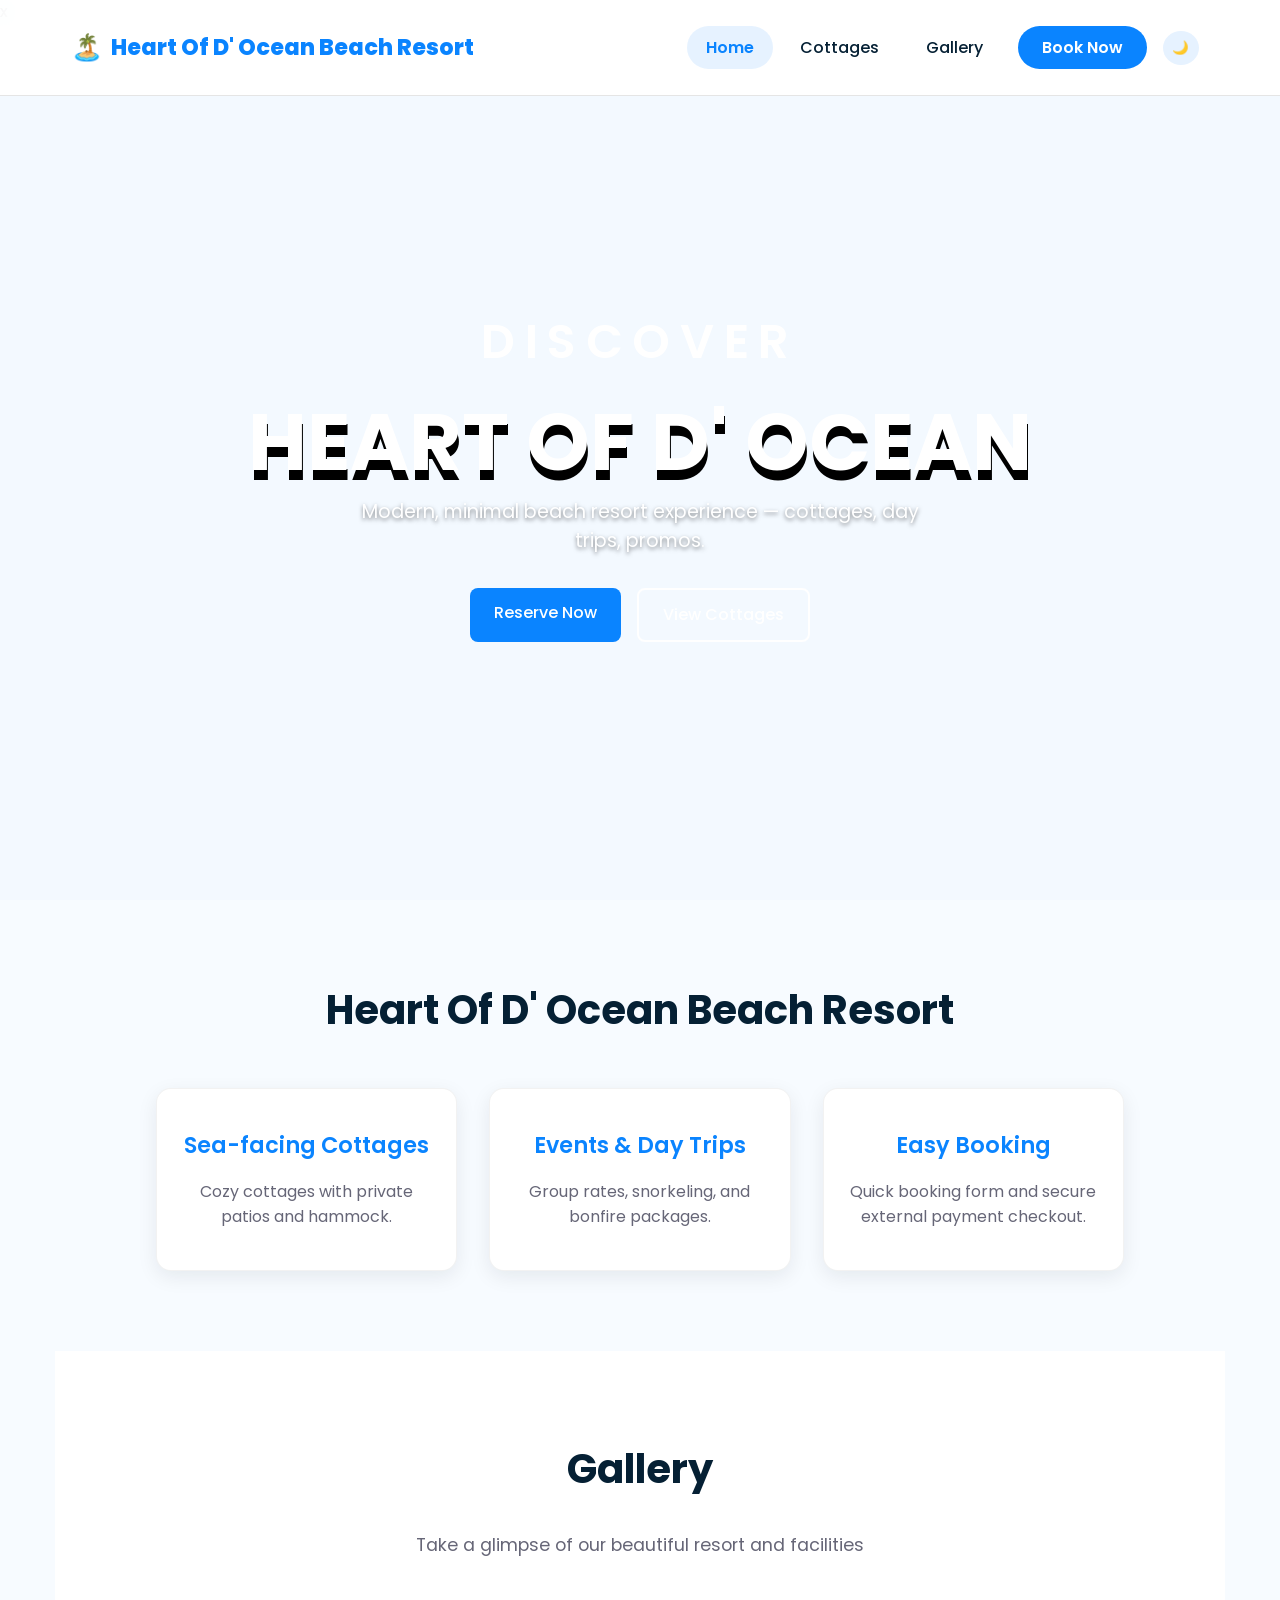
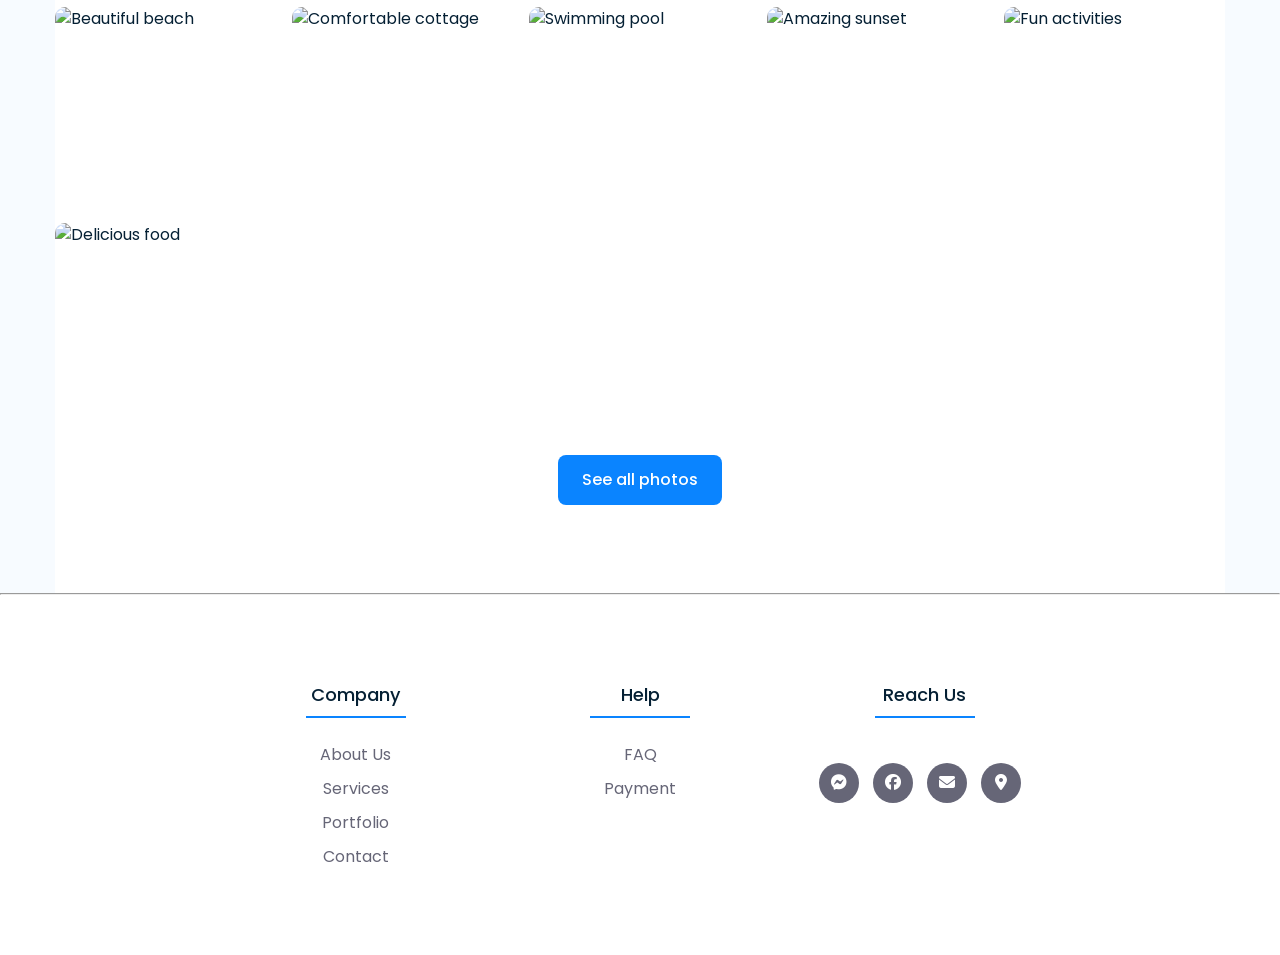
==== commit abe94db3: "Merge branches 'main' and 'main' of https://github.com/glennzelgonda/Heart-of-D-Ocean-Booking-and-Re" ====
--- a/src/index.html
+++ b/src/index.html
@@ -6,6 +6,8 @@
   <title>Heart Of D' Ocean Beach Resort — Home</title>
   <link rel="stylesheet" href="https://fonts.googleapis.com/css2?family=Poppins:wght@200;300;400;500;600;700;800&display=swap">
   <link rel="stylesheet" href="styles.css" />
+  <link rel="stylesheet" href="https://cdnjs.cloudflare.com/ajax/libs/font-awesome/6.7.1/css/all.min.css">
+  <link rel="stylesheet" href="https://cdnjs.cloudflare.com/ajax/libs/font-awesome/6.7.1/css/all.min.css">
 </head>
 
 <body>
@@ -74,6 +76,7 @@
 
     <section class="gallery-preview container">
       <div class="section-header">
+        <br>
         <h2>Gallery</h2>
         <p>Take a glimpse of our beautiful resort and facilities</p>
       </div>
@@ -87,16 +90,45 @@
         <img src="images&vids/8.jpg" alt="Delicious food">
       </div>
       <div style="text-align: center; margin-top: 2rem;">
-        <a class="btn ghost" href="gallery.html">See all photos</a>
+        <a class="btn" href="gallery.html">See all photos</a>
+        <br><br>
       </div>
     </section>
   </main>
 
-  <footer class="site-footer container">
-    <div>© 2025 Heart Of D' Ocean Beach Resort</div>
-  </footer>
-    </div>
-  </div>
+  <hr>
+
+  <footer class="footer">
+      <div class="container">
+          <div class="row">
+              <div class="footer-col">
+                  <h4>Company</h4>
+                    <ul>
+                        <li><a href="#">About Us</a></li>
+                        <li><a href="#">Services</a></li>
+                        <li><a href="#">Portfolio</a></li>
+                        <li><a href="#">Contact</a></li>
+                    </ul>
+              </div>
+              <div class="footer-col">
+                  <h4>Help</h4>
+                    <ul>
+                      <li><a href="#">FAQ</a></li>
+                      <li><a href="#">Payment</a></li>
+                    </ul>
+              </div>
+              <div class="footer-col">
+                <h4>Reach Us</h4>
+                  <div class="social-links">
+                    <a href="https://www.facebook.com/messages/t/233219370026088"><i class="fab fa-facebook-messenger"></i></a>
+                    <a href="https://www.facebook.com/Heartofdoceanbeachresort/#"><i class="fab fa-facebook"></i></a>
+                    <a href="mailto:heartofdocean2005@yahoo.com"><i class="fas fa-envelope"></i></a>
+                    <a href="https://maps.app.goo.gl/q67iwWwZYtNH51rN8"><i class="fas fa-location-dot"></i></a>
+              </div>
+            </div>
+        </div>
+      </div>
+    </footer>
 
   <script src="main.js"></script>
 </body>
--- a/src/styles.css
+++ b/src/styles.css
@@ -83,6 +83,7 @@
   display: flex;
   align-items: center;
   gap: 0.5rem;
+  padding: 10px;
 }
 
 .nav a {
@@ -570,15 +571,6 @@
   background: var(--accent);
   margin: 1rem auto;
   border-radius: 2px;
-}
-
-/* Footer */
-.site-footer {
-  padding: 2rem 0;
-  text-align: center;
-  color: var(--muted);
-  background-color: var(--card);
-  border-top: 1px solid rgba(0, 0, 0, 0.1);
 }
 
 /* ========== ROOMS PAGE MODAL STYLES ========== */
@@ -849,7 +841,140 @@
   .hero-text h2 {
     font-size: 1.5rem;
   }  
-
+}
+/* Footer */
+*{
+    margin: 0;
+    padding: 0;
+    box-sizing: border-box;
+}
+body{
+    line-height: 1.5;
+    font-family: "Poppins", serif;
+}
+
+.container{
+    max-width: 1170px;
+    margin: auto;
+}
+
+.row{
+    display: flex;
+    flex-wrap: wrap;
+}
+
+ul{
+    list-style: none;
+}
+
+/* ===== FOOTER ===== */
+.footer {
+    background-color: var(--card);
+    padding: 70px 0;
+    text-align: center; /* Centers everything inside footer */
+}
+
+/* Layout */
+.row {
+    display: flex;
+    flex-wrap: wrap;
+    justify-content: center; /* Centers columns horizontally */
+    align-items: flex-start;
+}
+
+.footer-col {
+    width: 25%;
+    padding: 0 15px;
+}
+
+/* Title */
+.footer-col h4 {
+    position: relative;
+    font-size: 18px;
+    color: var(--text);
+    text-transform: capitalize;
+    margin-bottom: 35px;
+    font-weight: 500;
+    display: inline-block; /* Needed so underline centers */
+}
+
+.footer-col h4::before {
+    content: '';
+    position: absolute;
+    left: 50%;
+    transform: translateX(-50%); /* Centers small underline bar */
+    bottom: -10px;
+    background-color: var(--accent);
+    height: 2px;
+    width: 100px;
+}
+
+/* Links */
+.footer-col ul li:not(:last-child) {
+    margin-bottom: 10px;
+}
+
+.footer-col ul li a {
+    font-size: 16px;
+    color: var(--muted);
+    font-weight: 400;
+    text-decoration: none;
+    display: block;
+    transition: all 0.3s ease;
+}
+
+.footer-col ul li a:hover {
+    color: var(--text);
+    padding-left: 8px;
+}
+
+/* Social Icons */
+.footer-col .social-links {
+    margin-top: 20px;
+}
+
+.footer-col .social-links a {
+    display: inline-block;
+    height: 40px;
+    width: 40px;
+    background-color: var(--muted);
+    margin: 0 10px 10px 0;
+    text-align: center;
+    line-height: 40px;
+    border-radius: 50%;
+    color: var(--card);
+    transition: all 0.5s ease;
+}
+
+.footer-col .social-links a:hover {
+    color: var(--card);
+    background-color: var(--accent);
+    transform: translateY(-3px);
+}
+
+/* ====== RESPONSIVE ====== */
+@media(max-width: 991px) {
+    .footer-col {
+        width: 50%;
+        margin-bottom: 30px;
+    }
+}
+
+@media(max-width: 767px) {
+    .footer-col {
+        width: 100%;
+        text-align: left; /* Left aligned on mobile */
+    }
+
+    .footer-col h4 {
+        display: block;
+    }
+
+    .footer-col h4::before {
+        left: 0;
+        transform: none; /* Align underline left on mobile */
+    }
+}
 /* Success Message Styling */
 .success-message {
   background: #d4edda;
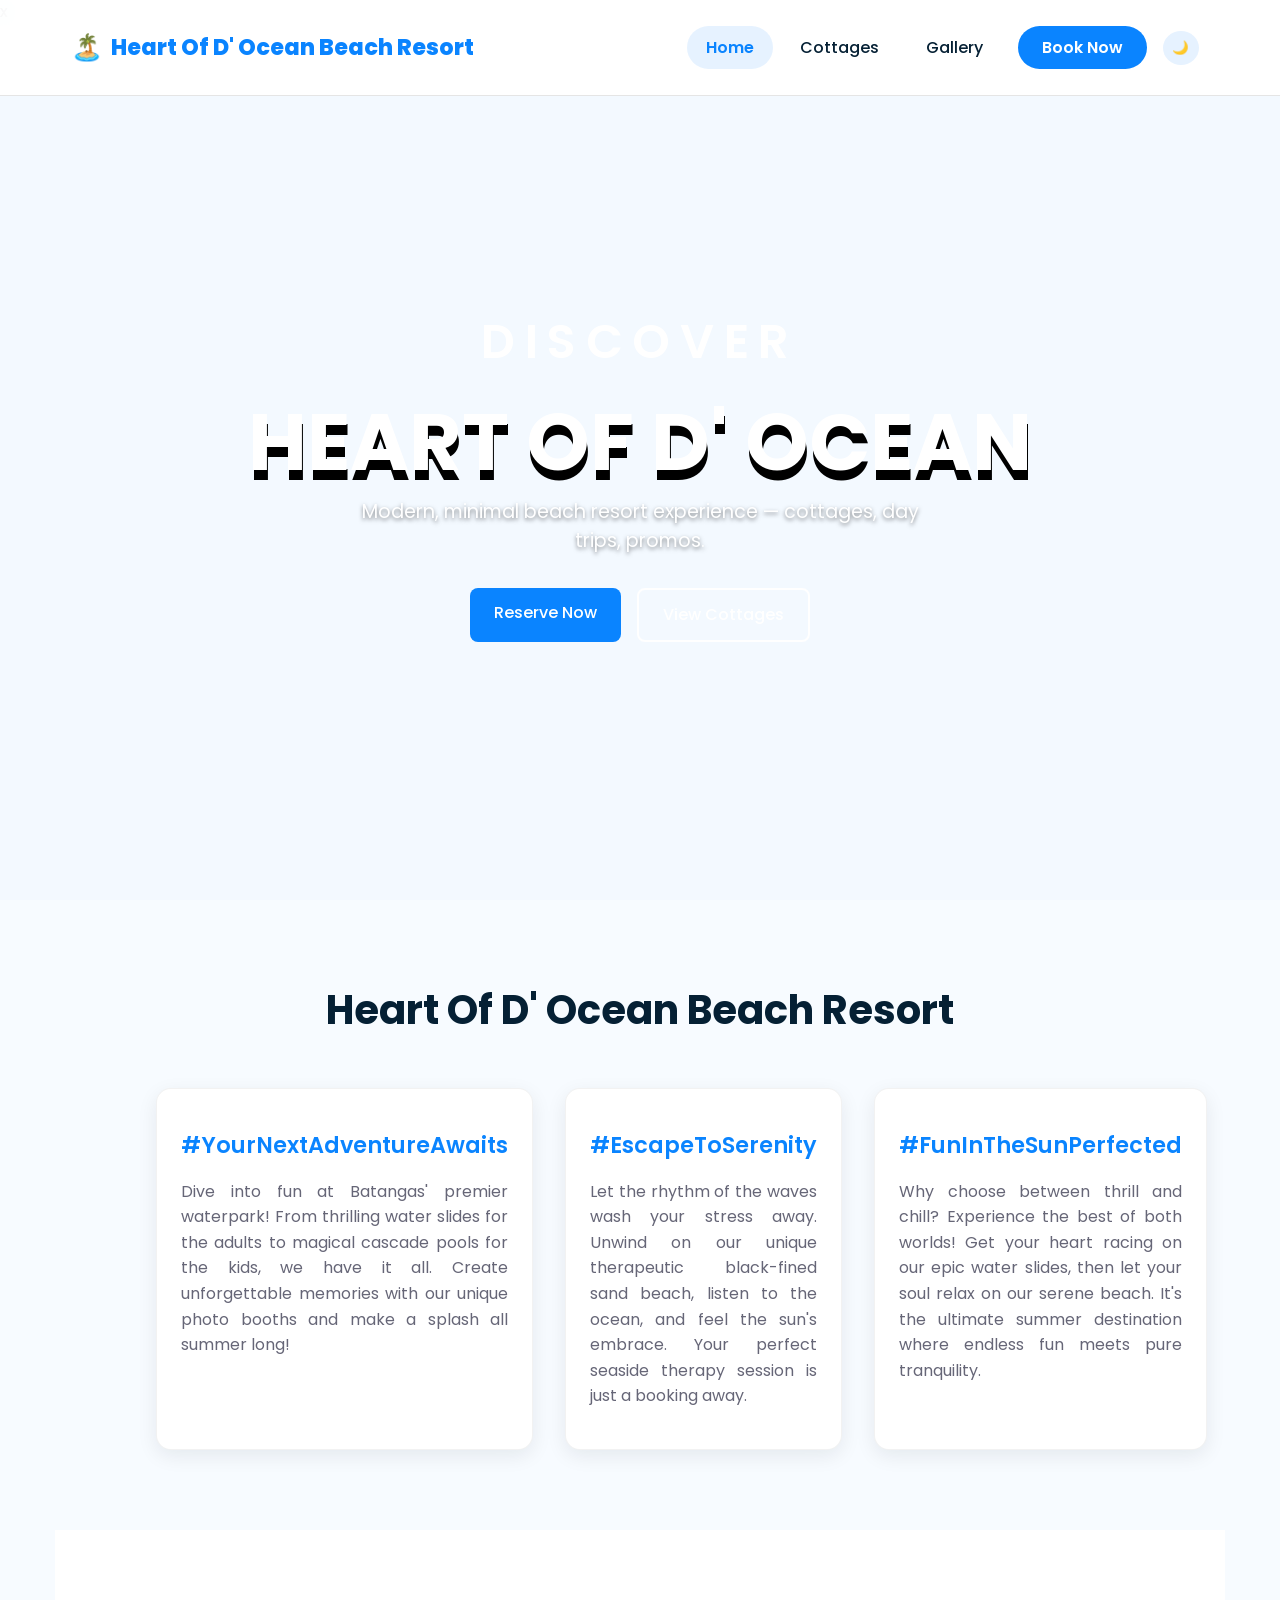
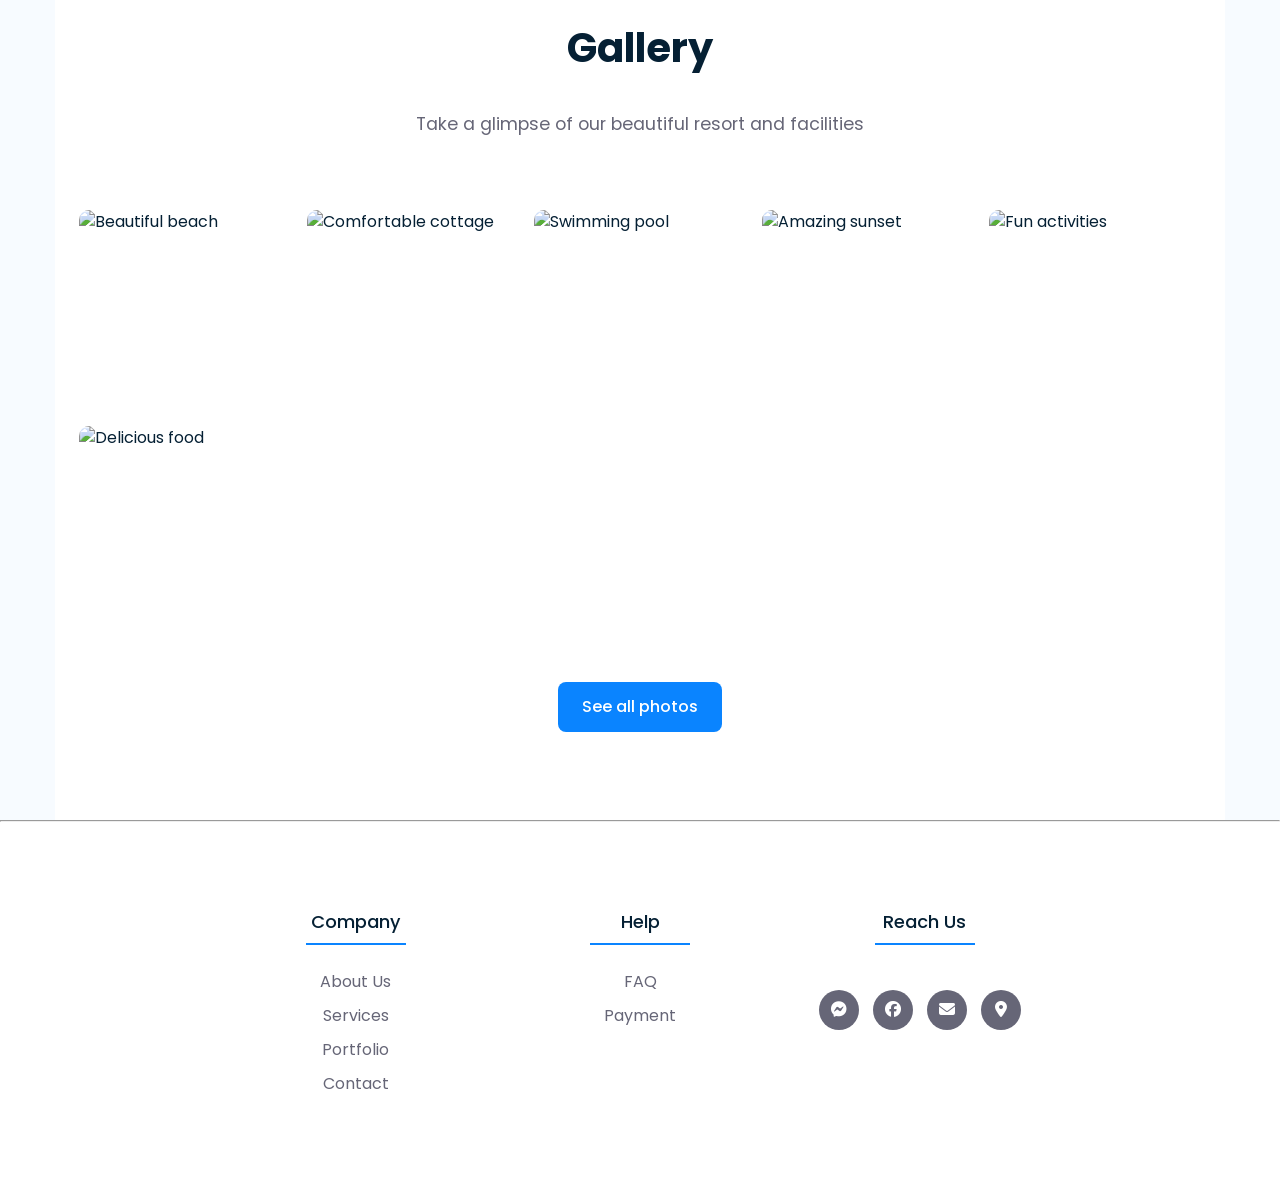
==== commit 9e824b52: "updated css" ====
--- a/src/index.html
+++ b/src/index.html
@@ -59,16 +59,16 @@
         
         <div class="features">
           <article>
-            <h3>Sea-facing Cottages</h3>
-            <p>Cozy cottages with private patios and hammock.</p>
+            <h3>#YourNextAdventureAwaits</h3>
+            <p>Dive into fun at Batangas' premier waterpark! From thrilling water slides for the adults to magical cascade pools for the kids, we have it all. Create unforgettable memories with our unique photo booths and make a splash all summer long!</p>
           </article>
           <article>
-            <h3>Events & Day Trips</h3>
-            <p>Group rates, snorkeling, and bonfire packages.</p>
+            <h3>#EscapeToSerenity</h3>
+            <p>Let the rhythm of the waves wash your stress away. Unwind on our unique therapeutic black-fined sand beach, listen to the ocean, and feel the sun's embrace. Your perfect seaside therapy session is just a booking away.</p>
           </article>
           <article>
-            <h3>Easy Booking</h3>
-            <p>Quick booking form and secure external payment checkout.</p>
+            <h3>#FunInTheSunPerfected</h3>
+            <p>Why choose between thrill and chill? Experience the best of both worlds! Get your heart racing on our epic water slides, then let your soul relax on our serene beach. It's the ultimate summer destination where endless fun meets pure tranquility.</p>
           </article>
         </div>
       </div>
--- a/src/styles.css
+++ b/src/styles.css
@@ -371,6 +371,8 @@
   color: var(--muted);
   line-height: 1.6;
   font-size: 1rem;
+  text-align: justify; 
+  text-justify: inter-word; 
 }
 
 /* Section Headers */
@@ -413,6 +415,8 @@
   grid-template-columns: repeat(auto-fit, minmax(200px, 1fr));
   gap: 1rem;
   margin-bottom: 2rem;
+  padding: 1.5rem;  
+  
 }
 
 .grid img {
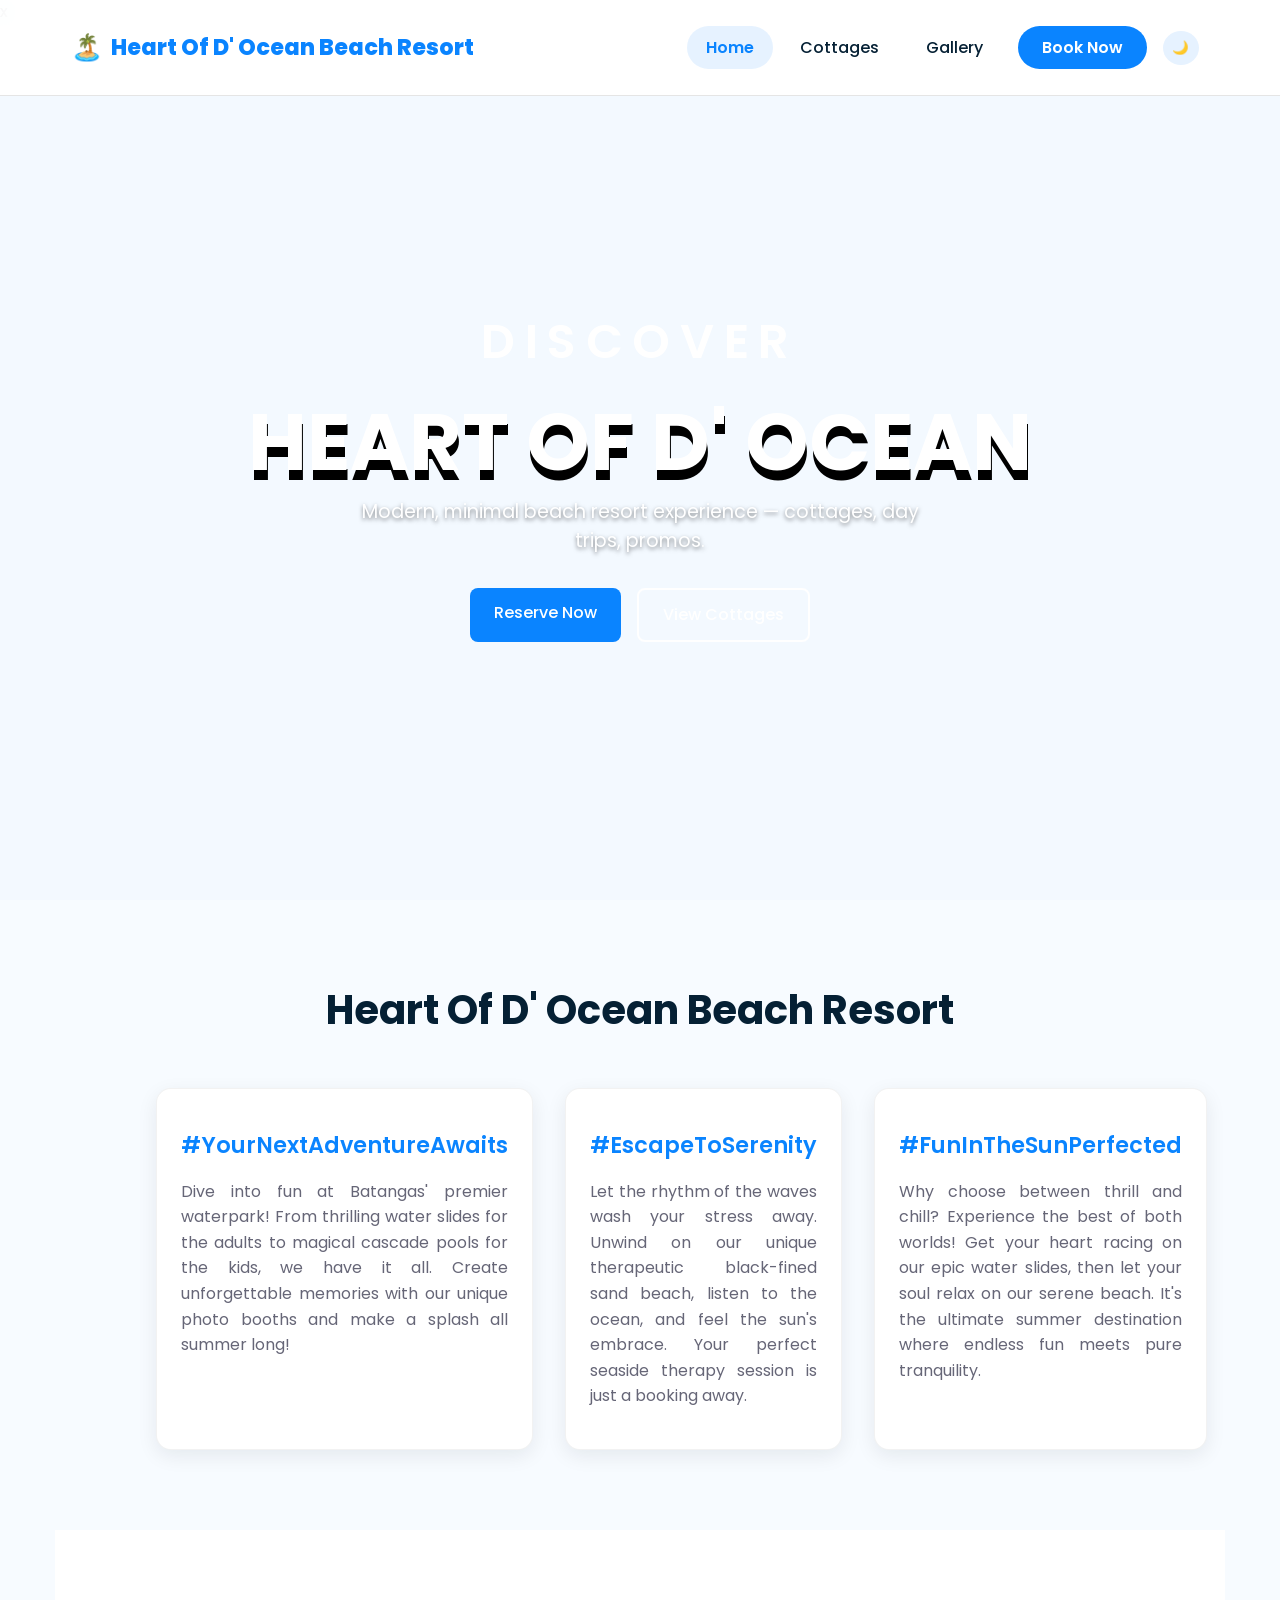
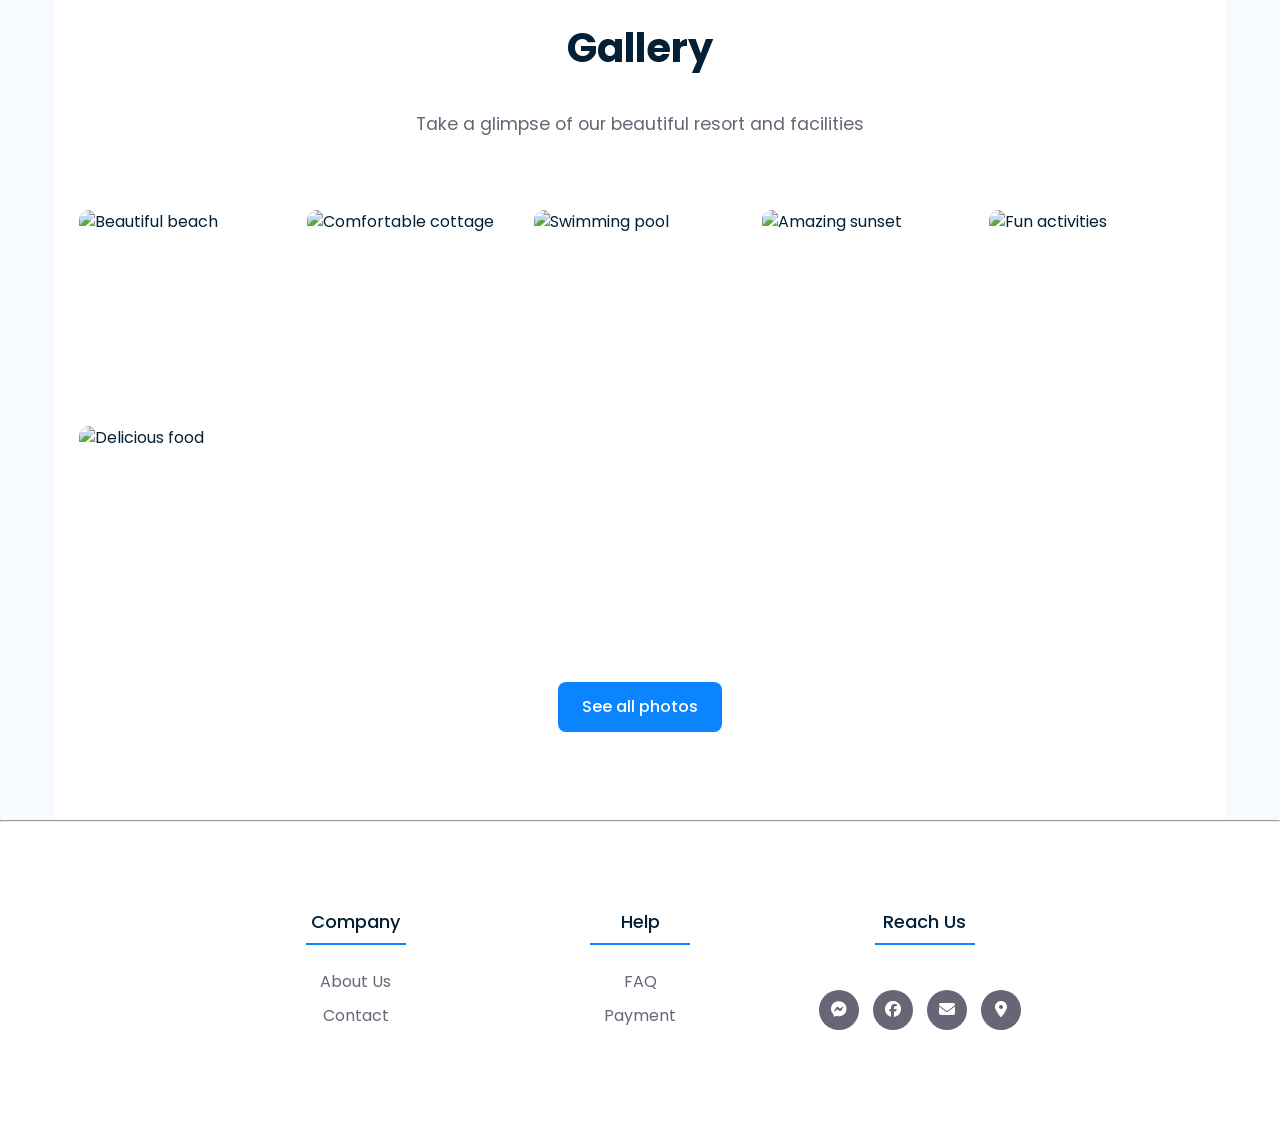
==== commit 433574a4: "latest" ====
--- a/src/index.html
+++ b/src/index.html
@@ -105,8 +105,7 @@
                   <h4>Company</h4>
                     <ul>
                         <li><a href="#">About Us</a></li>
-                        <li><a href="#">Services</a></li>
-                        <li><a href="#">Portfolio</a></li>
+
                         <li><a href="#">Contact</a></li>
                     </ul>
               </div>
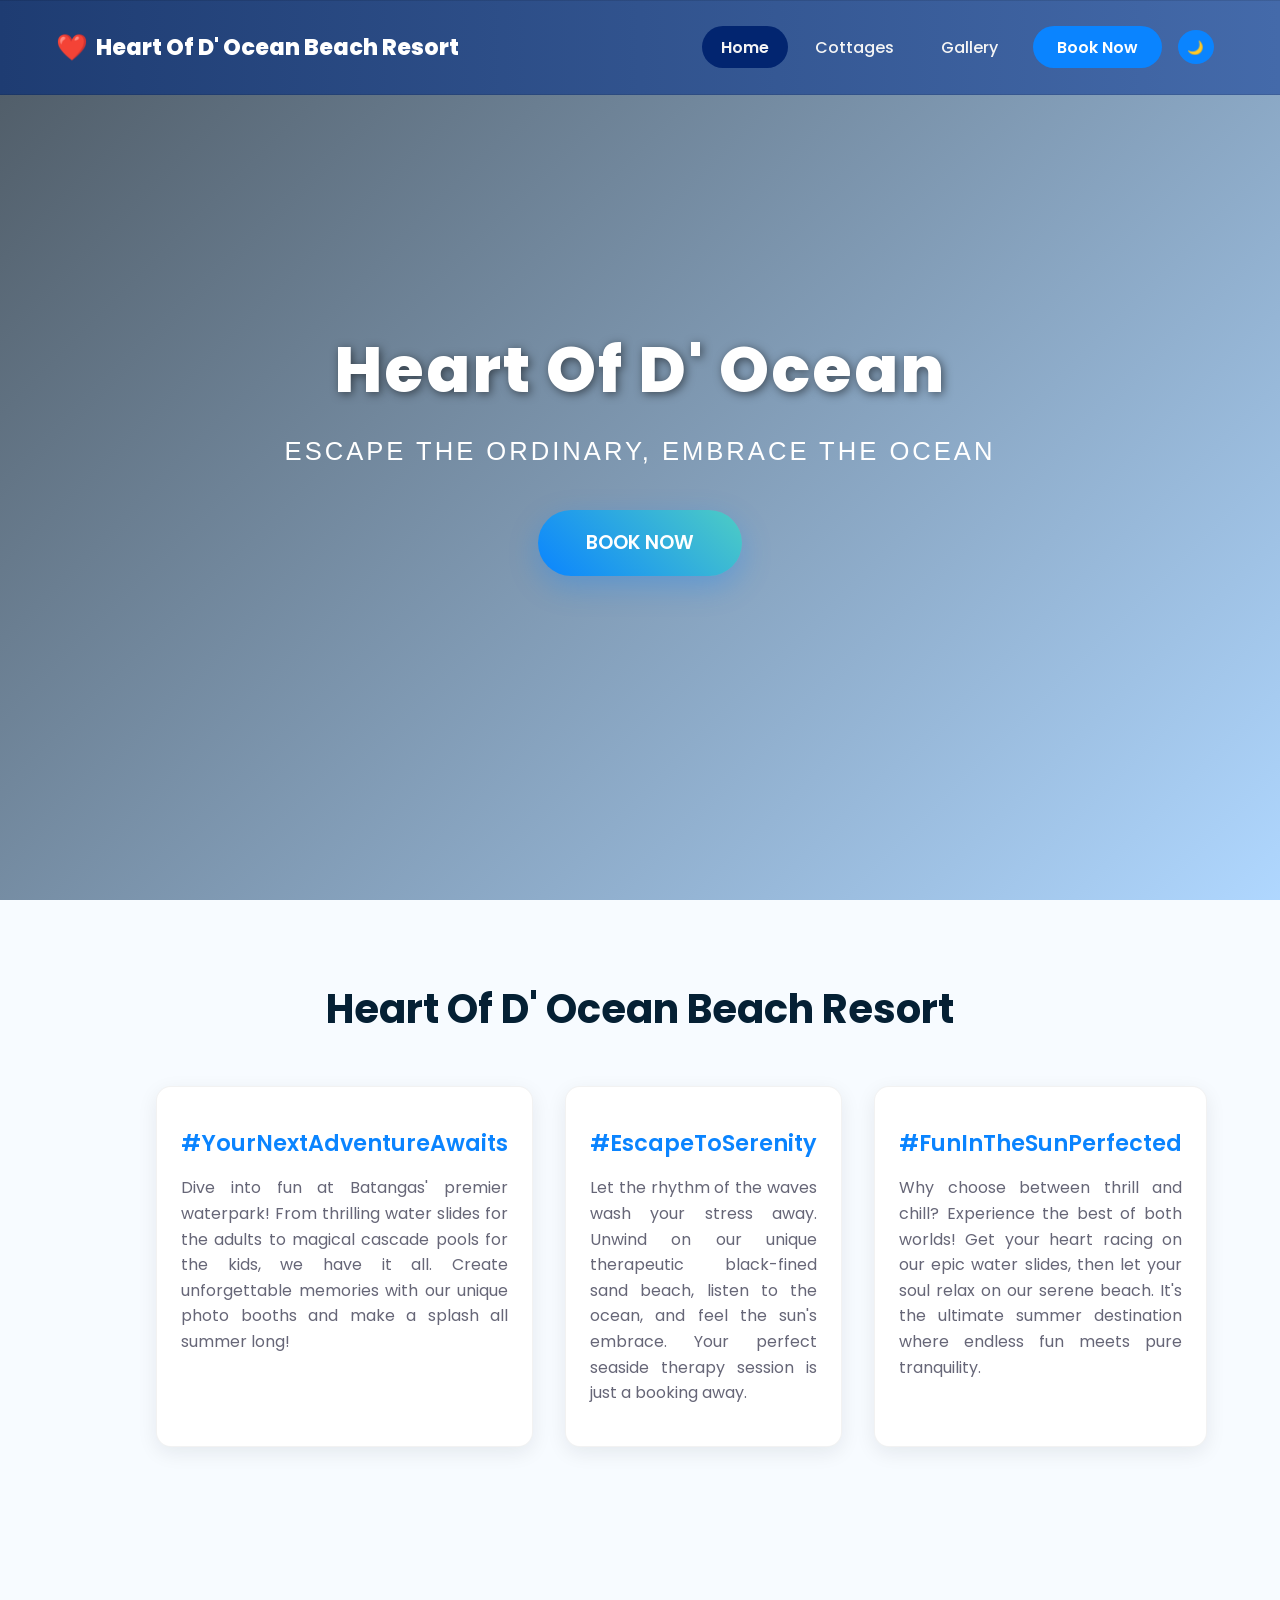
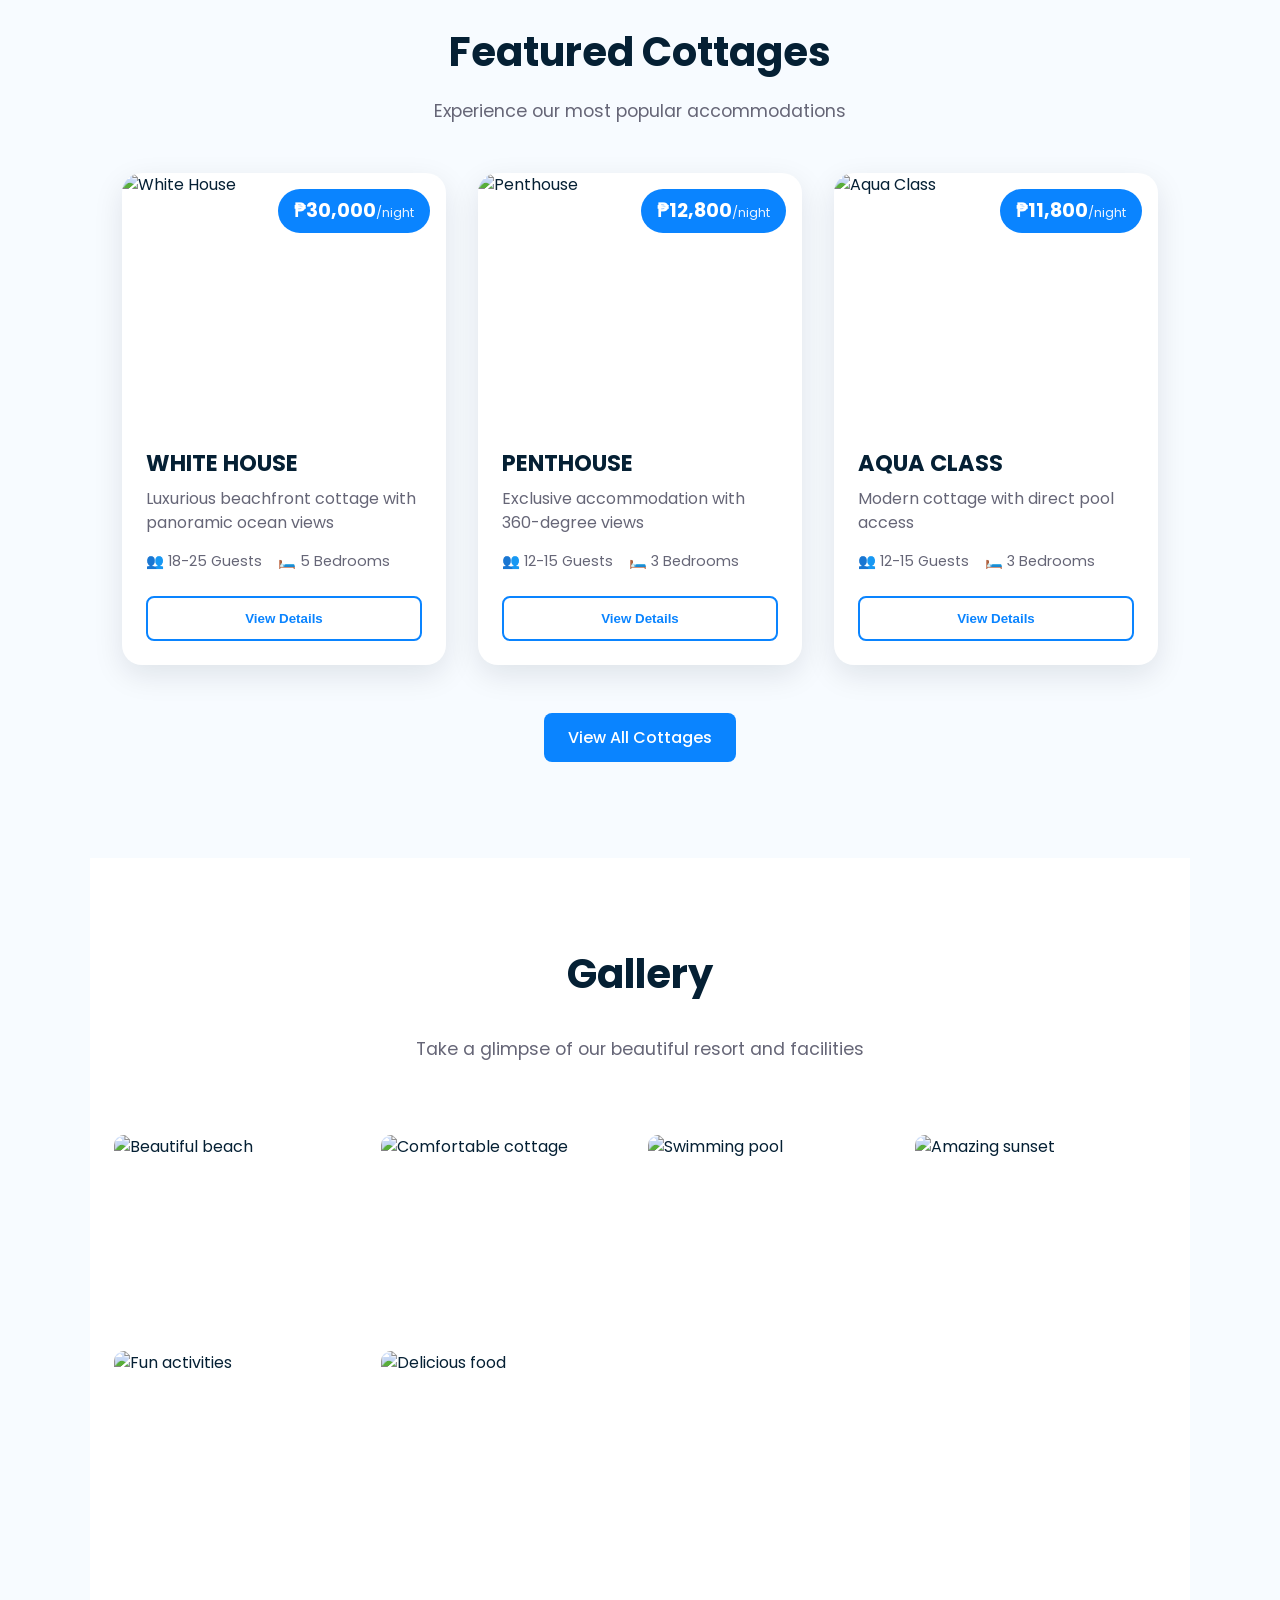
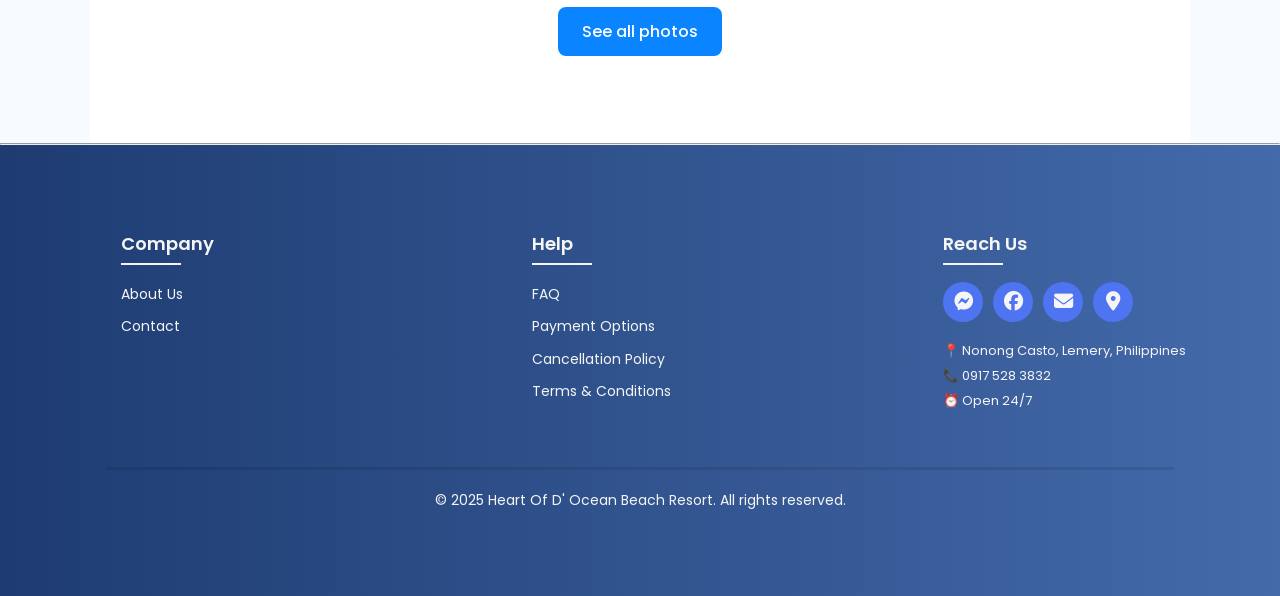
==== commit 73df8fe8: "LATEST CODE" ====
--- a/src/index.html
+++ b/src/index.html
@@ -7,47 +7,43 @@
   <link rel="stylesheet" href="https://fonts.googleapis.com/css2?family=Poppins:wght@200;300;400;500;600;700;800&display=swap">
   <link rel="stylesheet" href="styles.css" />
   <link rel="stylesheet" href="https://cdnjs.cloudflare.com/ajax/libs/font-awesome/6.7.1/css/all.min.css">
-  <link rel="stylesheet" href="https://cdnjs.cloudflare.com/ajax/libs/font-awesome/6.7.1/css/all.min.css">
 </head>
 
 <body>
-  <!-- Showcase Section -->
-  <section class="showcase">
-    <!-- Video Background -->
-    <video src="images&vids/elelelelele.mov" muted loop autoplay></video>
-    
-    <!-- Overlay for Text -->   x
-    <div class="overlay"></div>
-    
-    <!-- Header -->
-    <header class="site-header">
-      <div class="container header-inner">
-        <a class="logo" href="index.html">Heart Of D' Ocean Beach Resort</a>
-        
-        <nav class="nav" id="mainNav">
-          <button class="close-menu" id="closeMenu">✕</button>
-          <a href="index.html" class="active">Home</a>
-          <a href="rooms.html">Cottages</a>
-          <a href="gallery.html">Gallery</a>
-          <a href="booking.html" class="cta">Book Now</a>
-          <button id="darkToggle" class="icon-btn" aria-label="Toggle dark mode">🌙</button>
-        </nav>
-        
-        <button id="menuBtn" class="hamburger" aria-label="Toggle menu">☰</button>
-      </div>
-    </header>
-    
-    <!-- Front Page Text -->
-    <div class="hero-text">
-      <h2>DISCOVER</h2>
-      <h1>Heart Of D' Ocean</h1>
-      <p>Modern, minimal beach resort experience — cottages, day trips, promos.</p>
-      <div class="hero-actions">
-        <a href="booking.html" class="btn">Reserve Now</a>
-        <a href="rooms.html" class="btn ghost">View Cottages</a>
-      </div>
-    </div>
-  </section>
+  <header class="site-header">
+  <div class="container header-inner">
+    <a class="logo" href="index.html">Heart Of D' Ocean Beach Resort</a>
+    
+    <nav class="nav" id="mainNav">
+      <button class="close-menu" id="closeMenu">✕</button>
+      <a href="index.html" class="active">Home</a>
+      <a href="rooms.html">Cottages</a>
+      <a href="gallery.html">Gallery</a>
+      <a href="booking.html" class="cta">Book Now</a>
+      <button id="darkToggle" class="icon-btn" aria-label="Toggle dark mode">🌙</button>
+    </nav>
+    
+    <button id="menuBtn" class="hamburger" aria-label="Toggle menu">☰</button>
+  </div>
+</header>
+
+  <section class="hero-section">
+  <video class="hero-video" autoplay muted loop playsinline>
+    <source src="images&vids/home.mp4" type="video/mp4">
+    <!-- Fallback image kung di supported ang video -->
+    <img src="images&vids/hero-fallback.jpg" alt="Beach Resort">
+  </video>
+  
+  <div class="hero-overlay"></div>
+  <header class="site-header">
+  </header>
+
+  <div class="hero-content">
+    <h1 class="hero-title">Heart Of D' Ocean</h1>
+    <p class="hero-subtitle">Escape the Ordinary, Embrace the Ocean</p>
+    <a href="booking.html" class="hero-btn">BOOK NOW</a>
+  </div>
+</section>
 
   <main>
     <!-- Features Section -->
@@ -74,6 +70,72 @@
       </div>
     </section>
 
+    <section class="featured-cottages">
+  <div class="container">
+    <div class="section-header">
+      <h2>Featured Cottages</h2>
+      <p>Experience our most popular accommodations</p>
+    </div>
+    
+    <div class="cottages-grid">
+      <!-- Cottage 1 -->
+      <div class="cottage-card">
+        <div class="cottage-image">
+          <img src="images&vids/1.jpg" alt="White House" loading="lazy">
+          <div class="cottage-price">₱30,000<span>/night</span></div>
+        </div>
+        <div class="cottage-info">
+          <h3>WHITE HOUSE</h3>
+          <p class="cottage-desc">Luxurious beachfront cottage with panoramic ocean views</p>
+          <div class="cottage-meta">
+            <span>👥 18-25 Guests</span>
+            <span>🛏️ 5 Bedrooms</span>
+          </div>
+          <button class="view-details" data-cottage="WHITE HOUSE">View Details</button>
+        </div>
+      </div>
+      
+      <!-- Cottage 2 -->
+      <div class="cottage-card">
+        <div class="cottage-image">
+          <img src="images&vids/11.jpg" alt="Penthouse" loading="lazy">
+          <div class="cottage-price">₱12,800<span>/night</span></div>
+        </div>
+        <div class="cottage-info">
+          <h3>PENTHOUSE</h3>
+          <p class="cottage-desc">Exclusive accommodation with 360-degree views</p>
+          <div class="cottage-meta">
+            <span>👥 12-15 Guests</span>
+            <span>🛏️ 3 Bedrooms</span>
+          </div>
+          <button class="view-details" data-cottage="PENTHOUSE">View Details</button>
+        </div>
+      </div>
+      
+      <!-- Cottage 3 -->
+      <div class="cottage-card">
+        <div class="cottage-image">
+          <img src="images&vids/12.jpg" alt="Aqua Class" loading="lazy">
+          <div class="cottage-price">₱11,800<span>/night</span></div>
+        </div>
+        <div class="cottage-info">
+          <h3>AQUA CLASS</h3>
+          <p class="cottage-desc">Modern cottage with direct pool access</p>
+          <div class="cottage-meta">
+            <span>👥 12-15 Guests</span>
+            <span>🛏️ 3 Bedrooms</span>
+          </div>
+          <button class="view-details" data-cottage="AQUA CLASS">View Details</button>
+        </div>
+      </div>
+    </div>
+    
+    <div style="text-align: center; margin-top: 3rem;">
+      <a href="rooms.html" class="btn">View All Cottages</a>
+    </div>
+  </div>
+</section>
+
     <section class="gallery-preview container">
       <div class="section-header">
         <br>
@@ -98,36 +160,59 @@
 
   <hr>
 
-  <footer class="footer">
-      <div class="container">
-          <div class="row">
-              <div class="footer-col">
-                  <h4>Company</h4>
-                    <ul>
-                        <li><a href="#">About Us</a></li>
-
-                        <li><a href="#">Contact</a></li>
-                    </ul>
-              </div>
-              <div class="footer-col">
-                  <h4>Help</h4>
-                    <ul>
-                      <li><a href="#">FAQ</a></li>
-                      <li><a href="#">Payment</a></li>
-                    </ul>
-              </div>
-              <div class="footer-col">
-                <h4>Reach Us</h4>
-                  <div class="social-links">
-                    <a href="https://www.facebook.com/messages/t/233219370026088"><i class="fab fa-facebook-messenger"></i></a>
-                    <a href="https://www.facebook.com/Heartofdoceanbeachresort/#"><i class="fab fa-facebook"></i></a>
-                    <a href="mailto:heartofdocean2005@yahoo.com"><i class="fas fa-envelope"></i></a>
-                    <a href="https://maps.app.goo.gl/q67iwWwZYtNH51rN8"><i class="fas fa-location-dot"></i></a>
-              </div>
-            </div>
-        </div>
-      </div>
-    </footer>
+<footer class="footer">
+  <div class="container">
+    <div class="row">
+      <div class="footer-col">
+        <h4>Company</h4>
+        <ul>
+          <li><a href="about.html" class="footer-link">About Us</a></li>
+          <li><a href="contact.html" class="footer-link">Contact</a></li>
+        </ul>
+      </div>
+      
+      <div class="footer-col">
+        <h4>Help</h4>
+        <ul>
+          <li><a href="faq.html" class="footer-link">FAQ</a></li>
+          <li><a href="faq.html#payment" class="footer-link">Payment Options</a></li>
+          <li><a href="faq.html#cancellation" class="footer-link">Cancellation Policy</a></li>
+          <li><a href="faq.html#terms" class="footer-link">Terms & Conditions</a></li>
+        </ul>
+      </div>
+      
+      <div class="footer-col">
+        <h4>Reach Us</h4>
+        <div class="social-links">
+          <a href="https://www.facebook.com/messages/t/233219370026088" target="_blank">
+            <i class="fab fa-facebook-messenger"></i>
+          </a>
+          <a href="https://www.facebook.com/Heartofdoceanbeachresort/#" target="_blank">
+            <i class="fab fa-facebook"></i>
+          </a>
+          <a href="mailto:heartofdocean2005@yahoo.com">
+            <i class="fas fa-envelope"></i>
+          </a>
+          <a href="https://maps.app.goo.gl/q67iwWwZYtNH51rN8" target="_blank">
+            <i class="fas fa-location-dot"></i>
+          </a>
+        </div>
+        
+        <!-- Contact Info -->
+        <div class="contact-info">
+          <p>📍 Nonong Casto, Lemery, Philippines</p>
+          <p>📞 0917 528 3832</p>
+          <p>⏰ Open 24/7</p>
+        </div>
+      </div>
+    </div>
+    
+    <!-- Copyright -->
+    <div class="footer-bottom">
+      <p>&copy; 2025 Heart Of D' Ocean Beach Resort. All rights reserved.</p>
+    </div>
+  </div>
+</footer>
 
   <script src="main.js"></script>
 </body>
--- a/src/styles.css
+++ b/src/styles.css
@@ -28,30 +28,74 @@
   min-height: 100vh;
 }
 
+main.container {
+  padding-top: 100px;
+}
+
+.page-header {
+  padding-top: 40px;
+}
 .container {
   max-width: 1100px;
   margin: 0 auto;
   padding: 1rem;
 }
 
-/* ========== NEW NAV BAR STYLES ========== */
+/* ========== LOADING ANIMATION ========== */
+.loading-spinner {
+  position: fixed;
+  top: 0;
+  left: 0;
+  width: 100%;
+  height: 100%;
+  background: var(--bg);
+  display: flex;
+  align-items: center;
+  justify-content: center;
+  z-index: 9999;
+  transition: opacity 0.5s ease, visibility 0.5s ease;
+}
+
+.loading-spinner.hidden {
+  opacity: 0;
+  visibility: hidden;
+}
+
+.spinner {
+  width: 50px;
+  height: 50px;
+  border: 4px solid rgba(10, 132, 255, 0.2);
+  border-left: 4px solid var(--accent);
+  border-radius: 50%;
+  animation: spin 1s linear infinite;
+}
+
+@keyframes spin {
+  0% { transform: rotate(0deg); }
+  100% { transform: rotate(360deg); }
+}
+
+.fade-in {
+  animation: fadeIn 0.8s ease-in;
+}
+
+@keyframes fadeIn {
+  from { opacity: 0; transform: translateY(20px); }
+  to { opacity: 1; transform: translateY(0); }
+}
+
+/* ========== NAV BAR STYLES ========== */
 .site-header {
   position: fixed;
   top: 0;
   left: 0;
   width: 100%;
-  background: rgba(255, 255, 255, 0.95);
-  backdrop-filter: blur(10px);
+  background:linear-gradient(to right, #1e3c72, #446aaa) !important;
   border-bottom: 1px solid rgba(0, 0, 0, 0.1);
   z-index: 1000;
   padding: 0;
   transition: all 0.3s ease;
-}
-
-[data-theme="dark"] .site-header {
-  background: rgba(7, 36, 51, 0.95);
-  border-bottom: 1px solid rgba(255, 255, 255, 0.1);
-}
+} 
 
 .header-inner {
   display: flex;
@@ -62,10 +106,9 @@
   margin: 0 auto;
 }
 
-/* Logo Styles */
 .logo {
   font-weight: 800;
-  color: var(--accent);
+  color: white;
   text-decoration: none;
   font-size: 1.4rem;
   display: flex;
@@ -74,11 +117,10 @@
 }
 
 .logo::before {
-  content: "🏝️";
+  content: "❤️";
   font-size: 1.6rem;
 }
 
-/* Navigation Styles */
 .nav {
   display: flex;
   align-items: center;
@@ -88,7 +130,7 @@
 
 .nav a {
   text-decoration: none;
-  color: var(--text);
+  color: whitesmoke;
   padding: 0.6rem 1.2rem;
   border-radius: 25px;
   transition: all 0.3s ease;
@@ -97,13 +139,13 @@
 }
 
 .nav a:hover {
-  color: var(--accent);
-  background: rgba(10, 132, 255, 0.1);
+  color: whitesmoke;
+  background: rgb(2, 37, 112);
 }
 
 .nav a.active {
-  color: var(--accent);
-  background: rgba(10, 132, 255, 0.1);
+  color: whitesmoke;
+  background: rgb(2, 37, 112);
   font-weight: 600;
 }
 
@@ -117,14 +159,13 @@
 }
 
 .nav .cta:hover {
-  background: #0066cc;
+  background: #023669;
   transform: translateY(-2px);
   box-shadow: 0 4px 12px rgba(10, 132, 255, 0.3);
 }
 
-/* Dark Mode Toggle */
 .icon-btn {
-  background: rgba(10, 132, 255, 0.1);
+  background:var(--accent);
   border: none;
   padding: 0.6rem;
   border-radius: 50%;
@@ -138,7 +179,6 @@
   transform: scale(1.1);
 }
 
-/* Hamburger Menu */
 .hamburger {
   display: none;
   background: transparent;
@@ -149,7 +189,6 @@
   padding: 0.5rem;
 }
 
-/* Close Menu Button */
 .close-menu {
   display: none;
   position: absolute;
@@ -162,7 +201,6 @@
   cursor: pointer;
 }
 
-/* Mobile Styles */
 @media (max-width: 768px) {
   .hamburger {
     display: block;
@@ -213,114 +251,491 @@
   }
 }
 
-/* Scrolled State */
 .site-header.scrolled {
-  background: rgba(255, 255, 255, 0.98);
+  background: linear-gradient(135deg, #191970, #5757dd) !important;
   box-shadow: 0 2px 20px rgba(0, 0, 0, 0.1);
 }
 
-[data-theme="dark"] .site-header.scrolled {
-  background: rgba(7, 36, 51, 0.98);
-}
-
-/* ========== SHOWCASE SECTION ========== */
-.showcase {
+/* ========== HERO SECTION ========== */
+.hero-section {
   position: relative;
   height: 100vh;
   overflow: hidden;
 }
 
-.showcase video {
+.hero-video {
   position: absolute;
   top: 0;
   left: 0;
   width: 100%;
   height: 100%;
   object-fit: cover;
-  opacity: 0.8;
-}
-
-.overlay {
+  opacity: 0.9;
+}
+
+.hero-overlay {
   position: absolute;
   top: 0;
   left: 0;
   width: 100%;
   height: 100%;
-  background-color: rgba(0, 0, 0, 0.5);
-  mix-blend-mode: overlay;
-}
-
-/* Hero Text Styles */
-.hero-text {
+  background: linear-gradient(
+    135deg,
+    rgba(5, 20, 33, 0.7) 0%,
+    rgba(10, 132, 255, 0.3) 100%
+  );
+}
+
+.hero-content {
   position: relative;
   display: flex;
   flex-direction: column;
   align-items: center;
   justify-content: center;
   height: 100vh;
-  z-index: 1;
   text-align: center;
   color: white;
+  z-index: 2;
+  padding: 0 2rem;
+}
+
+.hero-title {
+  font-size: clamp(3rem, 5vw, 6rem);
+  font-weight: 800;
+  margin-bottom: 1rem;
+  text-shadow: 2px 2px 10px rgba(0, 0, 0, 0.5);
+  letter-spacing: 2px;
+}
+
+.hero-subtitle {
+  font-size: clamp(1.2rem, 2vw, 1.8rem);
+  margin-bottom: 2.5rem;
+  font-weight: 300;
+  letter-spacing: 3px;
+  text-transform: uppercase;
+}
+
+.hero-btn {
+  background: linear-gradient(45deg, var(--accent), #4ecdc4);
+  color: white;
+  padding: 1.2rem 3rem;
+  border-radius: 50px;
+  text-decoration: none;
+  font-weight: 600;
+  font-size: 1.2rem;
+  transition: all 0.4s ease;
+  box-shadow: 0 10px 30px rgba(10, 132, 255, 0.3);
+  position: relative;
+  overflow: hidden;
+}
+
+.hero-btn:hover {
+  transform: translateY(-5px);
+  box-shadow: 0 15px 40px rgba(10, 132, 255, 0.4);
+}
+
+.hero-btn::before {
+  content: '';
+  position: absolute;
+  top: 0;
+  left: -100%;
+  width: 100%;
+  height: 100%;
+  background: linear-gradient(90deg, transparent, rgba(255,255,255,0.2), transparent);
+  transition: left 0.5s;
+}
+
+.hero-btn:hover::before {
+  left: 100%;
+}
+
+/* ========== FEATURED COTTAGES ========== */
+.featured-cottages {
+  padding: 5rem 0;
+  background: var(--bg);
+}
+
+/* PERFECTLY CENTERED 3 COTTAGES */
+.cottages-grid {
+  display: grid;
+  grid-template-columns: repeat(3, 1fr);
+  gap: 2rem;
+  margin-top: 3rem;
+  max-width: 1200px;
+  margin-left: auto;
+  margin-right: auto;
   padding: 0 1rem;
 }
 
-.hero-text h1 {
-  font-size: clamp(4rem, 2.75rem + 4vw, 5rem);
+.cottage-card {
+  background: var(--card);
+  border-radius: 20px;
+  overflow: hidden;
+  box-shadow: 0 10px 30px rgba(8, 20, 40, 0.1);
+  transition: all 0.3s ease;
+  animation: fadeInUp 0.6s ease-out;
+}
+
+/* Tablet: 2 columns */
+@media (max-width: 1199px) {
+  .cottages-grid {
+    grid-template-columns: repeat(2, 1fr);
+    max-width: 800px;
+  }
+}
+
+/* Mobile: 1 column centered */
+@media (max-width: 768px) {
+  .cottages-grid {
+    grid-template-columns: 1fr;
+    max-width: 400px;
+  }
+}
+.cottage-card:hover {
+  transform: translateY(-10px);
+  box-shadow: 0 20px 40px rgba(8, 20, 40, 0.15);
+}
+
+.cottage-image {
+  position: relative;
+  height: 250px;
+  overflow: hidden;
+}
+
+.cottage-image img {
+  width: 100%;
+  height: 100%;
+  object-fit: cover;
+  transition: transform 0.5s ease;
+}
+
+.cottage-card:hover .cottage-image img {
+  transform: scale(1.1);
+}
+
+.cottage-price {
+  position: absolute;
+  top: 1rem;
+  right: 1rem;
+  background: var(--accent);
+  color: white;
+  padding: 0.5rem 1rem;
+  border-radius: 25px;
   font-weight: 700;
-  line-height: 1em;
-  text-transform: uppercase;
-  text-shadow: 0.5px 10px rgba(0, 0, 0, 1);
+  font-size: 1.2rem;
+}
+
+.cottage-price span {
+  font-size: 0.8rem;
+  font-weight: 400;
+  opacity: 0.9;
+}
+
+.cottage-info {
+  padding: 1.5rem;
+}
+
+.cottage-info h3 {
+  color: var(--text);
+  margin-bottom: 0.5rem;
+  font-size: 1.4rem;
+}
+
+.cottage-desc {
+  color: var(--muted);
   margin-bottom: 1rem;
-}
-
-.hero-text h2 {
-  font-size: clamp(2rem, 1.5rem + 2vw, 3rem);
+  line-height: 1.5;
+}
+
+.cottage-meta {
+  display: flex;
+  gap: 1rem;
+  margin-bottom: 1.5rem;
+  font-size: 0.9rem;
+  color: var(--muted);
+}
+
+.view-details {
+  width: 100%;
+  background: transparent;
+  border: 2px solid var(--accent);
+  color: var(--accent);
+  padding: 0.8rem;
+  border-radius: 8px;
   font-weight: 600;
+  cursor: pointer;
+  transition: all 0.3s ease;
+}
+
+.view-details:hover {
+  background: var(--accent);
+  color: white;
+}
+
+@keyframes fadeInUp {
+  from {
+    opacity: 0;
+    transform: translateY(30px);
+  }
+  to {
+    opacity: 1;
+    transform: translateY(0);
+  }
+}
+
+/* ========== BOOKING FORM ========== */
+.booking-form {
+  background: var(--card);
+  padding: 2.5rem;
+  border-radius: 20px;
+  box-shadow: 0 15px 40px rgba(8, 20, 40, 0.1);
+  max-width: 700px;
+  margin: 0 auto;
+}
+
+.form-row {
+  display: grid;
+  grid-template-columns: 1fr 1fr;
+  gap: 1.5rem;
+}
+
+.form-group {
   margin-bottom: 1.5rem;
-  letter-spacing: 0.2em;
-}
-
-.hero-text p {
+}
+
+.form-group label {
+  display: block;
+  margin-bottom: 0.5rem;
+  font-weight: 600;
+  color: var(--text);
+}
+
+.form-group input,
+.form-group select {
+  width: 100%;
+  padding: 1rem;
+  border: 2px solid rgba(10, 132, 255, 0.1);
+  border-radius: 10px;
+  background: var(--bg);
+  color: var(--text);
+  font-family: 'Poppins', sans-serif;
+  transition: all 0.3s ease;
+}
+
+.form-group input:focus,
+.form-group select:focus {
+  outline: none;
+  border-color: var(--accent);
+  box-shadow: 0 0 0 3px rgba(10, 132, 255, 0.1);
+}
+
+.price-breakdown {
+  background: rgba(10, 132, 255, 0.05);
+  padding: 1.5rem;
+  border-radius: 10px;
+  margin: 2rem 0;
+  border-left: 4px solid var(--accent);
+  display: none;
+}
+
+.price-breakdown.show {
+  display: block;
+  animation: fadeIn 0.5s ease;
+}
+
+.breakdown-item {
+  display: flex;
+  justify-content: space-between;
+  margin-bottom: 0.5rem;
+  padding-bottom: 0.5rem;
+  border-bottom: 1px solid rgba(10, 132, 255, 0.1);
+}
+
+.breakdown-item.total {
+  font-weight: 700;
   font-size: 1.2rem;
-  max-width: 600px;
-  margin-bottom: 2rem;
-  text-shadow: 0 2px 4px rgba(0, 0, 0, 0.5);
-}
-
-.hero-actions {
+  color: var(--accent);
+  border-bottom: none;
+  margin-top: 1rem;
+  padding-top: 1rem;
+  border-top: 2px solid rgba(10, 132, 255, 0.2);
+}
+
+.form-actions {
   display: flex;
   gap: 1rem;
-  flex-wrap: wrap;
+  margin-top: 2rem;
+}
+
+.btn.primary {
+  background: var(--accent);
+  color: white;
+  flex: 1;
+}
+
+.btn.secondary {
+  background: transparent;
+  border: 2px solid var(--accent);
+  color: var(--accent);
+  flex: 1;
+}
+
+.btn.secondary:hover {
+  background: var(--accent);
+  color: white;
+}
+
+@keyframes pulse {
+  0% { transform: scale(1); }
+  50% { transform: scale(1.02); }
+  100% { transform: scale(1); }
+}
+
+.booking-success {
+  animation: pulse 2s ease-in-out;
+  background: #f8f9fa;
+  padding: 2rem;
+  border-radius: 10px;
+  border-left: 5px solid#0070F3;
+  margin: 2rem 0;
+}
+
+/* Payment Details Form Styles */
+.payment-details-form {
+  margin-top: 1.5rem;
+  padding: 1.5rem;
+  background: rgba(25, 0, 166, 0.05);
+  border-radius: 10px;
+  border: 1px solid rgba(18, 6, 124, 0.2);
+}
+
+.payment-details-form h5 {
+  color: #0070F3;
+  margin-bottom: 1rem;
+  font-size: 1.1rem;
+}
+
+.payment-details-form .form-group {
+  margin-bottom: 1rem;
+}
+
+.payment-details-form label {
+  display: block;
+  margin-bottom: 0.5rem;
+  font-weight: 600;
+  color: var(--text);
+}
+
+.payment-details-form input {
+  width: 100%;
+  padding: 0.8rem;
+  border: 1px solid #ddd;
+  border-radius: 5px;
+  font-size: 1rem;
+}
+
+.payment-details-form input:focus {
+  border-color: #0070F3;
+  outline: none;
+  box-shadow: 0 0 0 2px rgba(3, 20, 172, 0.1);
+}
+
+.payment-confirmation {
+  background: #e0e0e0fd;
+  padding: 1.5rem;
+  border-radius: 10px;
+  margin: 1.5rem 0;
+}
+
+.payment-details {
+  background: white;
+  padding: 1rem;
+  border-radius: 5px;
+  margin: 1rem 0;
+}
+
+.payment-details p {
+  margin: 0.5rem 0;
+  padding: 0.3rem 0;
+  border-bottom: 1px solid #eee;
+}
+
+/* Payment Options Styles */
+.qr-section {
+  background: var(--card);
+  padding: 1.5rem;
+  border-radius: 10px;
+  border-left: 4px solid #0070F3; 
+  margin: 1rem 0;
+}
+
+.qr-code {
+  text-align: center;
+  margin: 1rem 0;
+}
+
+.qr-code img {
+  width: 200px;
+  height: 200px;
+  border: 2px solid #0070F3;
+  border-radius: 10px;
+}
+
+.upload-section {
+  margin-top: 1.5rem;
+  padding: 1rem;
+  background: rgba(25, 0, 166, 0.05);
+  border-radius: 8px;
+}
+
+.upload-section input[type="file"] {
+  width: 100%;
+  margin: 0.5rem 0;
+  padding: 0.5rem;
+  border: 2px dashed #0070F3;
+  border-radius: 5px;
+}
+
+.booking-success {
+  text-align: center;
+  padding: 2rem;
+  background: var(--card);
+  border-radius: 15px;
+  box-shadow: 0 5px 20px rgba(0,0,0,0.1);
+}
+
+.success-icon {
+  font-size: 4rem;
+  margin-bottom: 1rem;
+}
+
+.booking-details {
+  text-align: left;
+  background: rgba(3, 66, 129, 0.05);
+  padding: 1.5rem;
+  border-radius: 10px;
+  margin: 1.5rem 0;
+}
+
+.booking-details p {
+  margin: 0.5rem 0;
+  padding: 0.3rem 0;
+  border-bottom: 1px solid rgba(0,0,0,0.1);
+}
+
+.next-steps {
+  background: #d4edda;
+  padding: 1.5rem;
+  border-radius: 10px;
+  margin: 1.5rem 0;
+  border-left: 4px solid #2c05b6;
+}
+
+.action-buttons {
+  display: flex;
+  gap: 1rem;
   justify-content: center;
-}
-
-.btn {
-  background: var(--accent);
-  color: #fff;
-  padding: 0.8rem 1.5rem;
-  border-radius: 8px;
-  text-decoration: none;
-  display: inline-block;
-  transition: all 0.3s ease;
-  font-weight: 500;
-  border: none;
-  cursor: pointer;
-}
-
-.btn:hover {
-  transform: translateY(-3px);
-  box-shadow: 0 10px 20px rgba(0, 0, 0, 0.2);
-}
-
-.btn.ghost {
-  background: transparent;
-  border: 2px solid white;
-  color: white;
-}
-
-.btn.ghost:hover {
-  background: white;
-  color: var(--accent);
+  margin-top: 2rem;
 }
 
 /* ========== MAIN CONTENT STYLES ========== */
@@ -330,7 +745,6 @@
   background-color: var(--bg);
 }
 
-/* Features Section */
 .features-section {
   padding: 4rem 0;
   background: var(--bg);
@@ -353,6 +767,7 @@
   text-align: center;
   transition: all 0.3s ease;
   border: 1px solid rgba(0, 0, 0, 0.05);
+  animation: fadeInUp 0.6s ease-out;
 }
 
 .features article:hover {
@@ -375,7 +790,6 @@
   text-justify: inter-word; 
 }
 
-/* Section Headers */
 .section-header {
   text-align: center;
   margin-bottom: 3rem;
@@ -397,7 +811,6 @@
   line-height: 1.6;
 }
 
-/* Gallery Preview */
 .gallery-preview {
   padding: 4rem 0;
   background: var(--card);
@@ -416,7 +829,6 @@
   gap: 1rem;
   margin-bottom: 2rem;
   padding: 1.5rem;  
-  
 }
 
 .grid img {
@@ -426,13 +838,13 @@
   border-radius: 10px;
   transition: transform 0.3s ease;
   cursor: pointer;
+  loading: lazy;
 }
 
 .grid img:hover {
   transform: scale(1.05);
 }
-/* ========== OTHER PAGES STYLES ========== */
-/* Booking Page */
+
 .booking-page {
   padding: 2rem 0;
   min-height: 80vh;
@@ -445,51 +857,14 @@
   color: var(--text);
 }
 
-.form-card {
+.booking-info {
+  text-align: center;
+  margin-top: 3rem;
+  padding: 2rem;
   background: var(--card);
-  padding: 2rem;
   border-radius: 15px;
-  box-shadow: 0 8px 30px rgba(12, 30, 60, 0.08);
-  max-width: 600px;
-  margin: 0 auto 3rem;
-}
-
-.form-card label {
-  display: block;
-  margin: 1.5rem 0;
-  font-weight: 500;
-  color: var(--text);
-}
-
-.form-card input,
-.form-card select {
-  width: 100%;
-  padding: 0.8rem;
-  border-radius: 8px;
-  border: 1px solid rgba(10, 20, 30, 0.1);
-  background: var(--bg);
-  color: var(--text);
-  font-family: 'Poppins', sans-serif;
-  margin-top: 0.5rem;
-  transition: border-color 0.3s ease;
-}
-
-.form-card input:focus,
-.form-card select:focus {
-  outline: none;
-  border-color: var(--accent);
-  box-shadow: 0 0 0 3px rgba(10, 132, 255, 0.1);
-}
-
-.form-actions {
-  display: flex;
-  gap: 1rem;
-  margin-top: 2rem;
-  align-items: center;
-  flex-wrap: wrap;
-}
-
-/* Rooms Page */
+}
+
 .cards {
   display: grid;
   grid-template-columns: repeat(auto-fit, minmax(300px, 1fr));
@@ -503,6 +878,7 @@
   overflow: hidden;
   box-shadow: 0 6px 20px rgba(8, 20, 40, 0.08);
   transition: transform 0.3s ease, box-shadow 0.3s ease;
+  animation: fadeInUp 0.6s ease-out;
 }
 
 .room-card:hover {
@@ -537,7 +913,6 @@
   text-align: center;
 }
 
-/* Gallery Page */
 .masonry {
   display: grid;
   grid-template-columns: repeat(auto-fit, minmax(250px, 1fr));
@@ -552,13 +927,13 @@
   border-radius: 10px;
   transition: transform 0.3s ease;
   cursor: pointer;
+  loading: lazy;
 }
 
 .masonry img:hover {
   transform: scale(1.03);
 }
 
-/* Page Headers */
 main .container h1 {
   text-align: center;
   margin: 2rem 0;
@@ -577,7 +952,7 @@
   border-radius: 2px;
 }
 
-/* ========== ROOMS PAGE MODAL STYLES ========== */
+/* ========== MODAL STYLES ========== */
 .modal { 
   display: none;
   position: fixed;
@@ -712,47 +1087,839 @@
   font-weight: bold;
 }
 
-/* Responsive Design for Modal */
+/* ========== LIGHTBOX STYLES ========== */
+.lightbox-enhanced {
+  position: fixed;
+  top: 0;
+  left: 0;
+  width: 100%;
+  height: 100%;
+  background: rgba(0, 0, 0, 0.95);
+  display: flex;
+  align-items: center;
+  justify-content: center;
+  z-index: 10000;
+  opacity: 0;
+  transition: opacity 0.3s ease;
+}
+
+.lightbox-content {
+  position: relative;
+  max-width: 90%;
+  max-height: 90%;
+  display: flex;
+  align-items: center;
+  justify-content: center;
+}
+
+.lightbox-nav {
+  position: absolute;
+  top: 50%;
+  transform: translateY(-50%);
+  background: rgba(255,255,255,0.2);
+  border: none;
+  color: white;
+  font-size: 2.5rem;
+  width: 50px;
+  height: 50px;
+  border-radius: 50%;
+  cursor: pointer;
+  display: flex;
+  align-items: center;
+  justify-content: center;
+  backdrop-filter: blur(10px);
+  transition: all 0.3s ease;
+}
+
+.lightbox-prev {
+  left: -60px;
+}
+
+.lightbox-next {
+  right: -60px;
+}
+
+.lightbox-nav:hover {
+  background: rgba(255,255,255,0.3);
+  transform: translateY(-50%) scale(1.1);
+}
+
+.lightbox-close {
+  position: absolute;
+  top: 20px;
+  right: 20px;
+  background: rgba(0,0,0,0.5);
+  border: none;
+  color: white;
+  font-size: 1.8rem;
+  width: 50px;
+  height: 50px;
+  border-radius: 50%;
+  cursor: pointer;
+  display: flex;
+  align-items: center;
+  justify-content: center;
+  transition: all 0.3s ease;
+  z-index: 10001;
+}
+
+.lightbox-close:hover {
+  background: rgba(0,0,0,0.7);
+  transform: scale(1.1);
+}
+
+.lightbox-counter {
+  position: absolute;
+  bottom: 20px;
+  left: 50%;
+  transform: translateX(-50%);
+  color: white;
+  background: rgba(0,0,0,0.5);
+  padding: 0.5rem 1rem;
+  border-radius: 20px;
+  font-size: 0.9rem;
+  backdrop-filter: blur(10px);
+}
+
+/* ========== ABOUT PAGE STYLES ========== */
+.page-header {
+  text-align: center;
+  margin-bottom: 3rem;
+  padding: 2rem 0;
+}
+
+.page-header h1 {
+  font-size: 2.5rem;
+  color: var(--text);
+  margin-bottom: 1rem;
+}
+
+.page-header p {
+  color: var(--muted);
+  font-size: 1.2rem;
+}
+
+.about-hero {
+  margin-bottom: 3rem;
+  border-radius: 15px;
+  overflow: hidden;
+}
+
+.about-hero img {
+  width: 100%;
+  height: 400px;
+  object-fit: cover;
+}
+
+.about-section {
+  margin-bottom: 3rem;
+  padding: 2rem;
+  background: var(--card);
+  border-radius: 15px;
+  box-shadow: 0 5px 20px rgba(0,0,0,0.08);
+}
+
+.about-section h2 {
+  color: var(--accent);
+  margin-bottom: 1.5rem;
+  font-size: 1.8rem;
+}
+
+.about-section p {
+  line-height: 1.7;
+  color: var(--text);
+  font-size: 1.1rem;
+  text-align: justify; 
+  text-justify: inter-word; 
+}
+
+.features-grid {
+  display: grid;
+  grid-template-columns: repeat(2, 1fr);
+  gap: 2rem;
+  margin-top: 2rem;
+}
+
+.feature-item {
+  text-align: center;
+  padding: 2rem 1rem;
+  background: rgba(10, 132, 255, 0.05);
+  border-radius: 10px;
+  transition: transform 0.3s ease;
+}
+
+.feature-item:hover {
+  transform: translateY(-5px);
+}
+
+.feature-item i {
+  font-size: 2.5rem;
+  color: var(--accent);
+  margin-bottom: 1rem;
+}
+
+.feature-item h3 {
+  margin-bottom: 0.5rem;
+  color: var(--text);
+}
+
+.feature-item p {
+  color: var(--muted);
+  font-size: 0.95rem;
+}
+
+/* ========== CONTACT PAGE STYLES ========== */
+.contact-container {
+  display: grid;
+  grid-template-columns: 1fr 1fr;
+  gap: 3rem;
+  margin-bottom: 3rem;
+}
+
+.contact-info h2 {
+  color: var(--text);
+  margin-bottom: 2rem;
+  font-size: 1.8rem;
+}
+
+.contact-item {
+  display: flex;
+  align-items: flex-start;
+  gap: 1rem;
+  margin-bottom: 2rem;
+  padding: 1.5rem;
+  background: var(--card);
+  border-radius: 10px;
+  box-shadow: 0 3px 15px rgba(0,0,0,0.15); 
+  border: 1px solid rgba(0,0,0,0.1); 
+}
+
+.contact-item i {
+  font-size: 1.5rem;
+  color: var(--accent);
+  margin-top: 0.25rem;
+}
+
+.contact-item h3 {
+  margin-bottom: 0.5rem;
+  color: var(--text);
+  font-weight: 600;
+}
+
+.contact-item p {
+  color: #052034 !important;
+}
+
+[data-theme="dark"] .contact-item p {
+  color: #ffffff !important;
+}
+
+.contact-form {
+  background: var(--card);
+  padding: 2.5rem;
+  border-radius: 15px;
+  box-shadow: 0 5px 25px rgba(0,0,0,0.1);
+}
+
+.contact-form h2 {
+  color: var(--text);
+  margin-bottom: 2rem;
+  font-size: 1.8rem;
+}
+
+
+.contact-form .form-group {
+  margin-bottom: 1.5rem;
+}
+
+.contact-form label {
+  display: block;
+  margin-bottom: 0.5rem;
+  font-weight: 600;
+  color: var(--text);
+}
+
+.contact-form input,
+.contact-form select,
+.contact-form textarea {
+  width: 100%;
+  padding: 1rem;
+  border: 2px solid rgba(10, 132, 255, 0.1);
+  border-radius: 8px;
+  background: var(--bg);
+  color: var(--text);
+  font-family: 'Poppins', sans-serif;
+  transition: all 0.3s ease;
+}
+
+.contact-form input:focus,
+.contact-form select:focus,
+.contact-form textarea:focus {
+  outline: none;
+  border-color: var(--accent);
+  box-shadow: 0 0 0 3px rgba(10, 132, 255, 0.1);
+}
+
+.map-container {
+  margin-top: 3rem;
+}
+
+.map-container h2 {
+  text-align: center;
+  margin-bottom: 2rem;
+  color: var(--text);
+}
+
+.map-placeholder {
+  background: var(--card);
+  padding: 3rem;
+  border-radius: 15px;
+  text-align: center;
+  box-shadow: 0 5px 25px rgba(0,0,0,0.1);
+}
+
+.map-link {
+  display: inline-flex;
+  align-items: center;
+  gap: 1rem;
+  padding: 1rem 2rem;
+  background: var(--accent);
+  color: white;
+  text-decoration: none;
+  border-radius: 8px;
+  font-weight: 600;
+  transition: all 0.3s ease;
+}
+
+.map-link:hover {
+  background: #0066cc;
+  transform: translateY(-2px);
+}
+
+/* ========== CONTACT PAGE SOCIAL LINKS - NESTED VERSION ========== */
+.social-links h3 {
+  margin-bottom: 1rem;
+  color: var(--text);
+  font-size: 1.1rem;
+}
+
+.social-links .social-icons {
+  display: flex;
+  gap: 0.8rem;
+  flex-wrap: nowrap;
+  justify-content: flex-start;
+}
+
+.social-links .social-icons a {
+  display: flex;
+  align-items: center;
+  justify-content: center;
+  width: 42px;
+  height: 42px;
+  background: var(--muted);
+  border-radius: 50%;
+  color: white;
+  text-decoration: none;
+  transition: all 0.3s ease;
+  font-size: 1.1rem;
+  flex-shrink: 0;
+}
+
+.social-links .social-icons a:hover {
+  transform: translateY(-3px);
+  box-shadow: 0 5px 15px rgba(0,0,0,0.2);
+}
+
+/* Specific colors for social icons */
+.social-links .social-icons a:nth-child(1) { 
+  background: #1877F2; /* Facebook blue */
+}
+.social-links .social-icons a:nth-child(2) { 
+  background: #0084FF; /* Messenger blue */
+}
+
+.social-links .social-icons a:hover:nth-child(1) { 
+  background: #0D5FDB; /* Darker Facebook blue */
+}
+.social-links .social-icons a:hover:nth-child(2) { 
+  background: #0066CC; /* Darker Messenger blue */
+}
+
+/* ========== FAQ PAGE STYLES ========== */
+.faq-container {
+  max-width: 900px;
+  margin: 0 auto 3rem;
+}
+
+.faq-categories {
+  display: flex;
+  flex-wrap: wrap;
+  gap: 0.8rem;
+  margin-bottom: 3rem;
+  justify-content: center;
+  padding: 1rem 0;
+}
+
+.category-btn {
+  padding: 0.7rem 1.3rem;
+  background: var(--card);
+  border: 2px solid rgba(10, 132, 255, 0.15);
+  border-radius: 20px;
+  color: var(--text);
+  cursor: pointer;
+  transition: all 0.3s ease;
+  font-weight: 500;
+  font-size: 0.9rem;
+  white-space: nowrap;
+}
+
+.category-btn.active,
+.category-btn:hover {
+  background: var(--accent);
+  color: white;
+  border-color: var(--accent);
+  transform: translateY(-2px);
+  box-shadow: 0 5px 15px rgba(10, 132, 255, 0.3);
+}
+
+.faq-list {
+  background: var(--card);
+  border-radius: 15px;
+  padding: 2rem;
+  box-shadow: 0 10px 30px rgba(0,0,0,0.08);
+}
+
+.faq-section {
+  margin-bottom: 3rem;
+  padding-bottom: 2rem;
+  border-bottom: 2px solid rgba(10, 132, 255, 0.1);
+  scroll-margin-top: 120px;
+}
+
+.faq-section:last-child {
+  margin-bottom: 0;
+  border-bottom: none;
+}
+
+.faq-section h2 {
+  color: var(--accent);
+  margin-bottom: 1.5rem;
+  font-size: 1.5rem;
+  padding-bottom: 0.5rem;
+  border-bottom: 1px solid rgba(10, 132, 255, 0.2);
+}
+
+.faq-item {
+  background: rgba(10, 132, 255, 0.03);
+  border-radius: 10px;
+  margin-bottom: 1rem;
+  border: 1px solid rgba(10, 132, 255, 0.1);
+  overflow: hidden;
+  transition: all 0.3s ease;
+}
+
+.faq-item:hover {
+  border-color: rgba(10, 132, 255, 0.3);
+  transform: translateY(-2px);
+  box-shadow: 0 5px 15px rgba(0,0,0,0.1);
+}
+
+.faq-question {
+  padding: 1.5rem;
+  cursor: pointer;
+  display: flex;
+  justify-content: space-between;
+  align-items: center;
+  transition: background 0.3s ease;
+}
+
+.faq-question:hover {
+  background: rgba(10, 132, 255, 0.05);
+}
+
+.faq-question h3 {
+  margin: 0;
+  color: var(--text);
+  font-size: 1.1rem;
+  font-weight: 600;
+  flex: 1;
+}
+
+.faq-question i {
+  color: var(--accent);
+  transition: transform 0.3s ease;
+  font-size: 0.9rem;
+  margin-left: 1rem;
+}
+
+.faq-answer {
+  padding: 0 1.5rem;
+  max-height: 0;
+  overflow: hidden;
+  transition: all 0.3s ease;
+}
+
+.faq-answer p {
+  padding-bottom: 1.5rem;
+  color: var(--muted);
+  line-height: 1.6;
+  margin: 0;
+}
+
+.faq-answer ul {
+  margin: 1rem 0;
+  padding-left: 1.5rem;
+}
+
+.faq-answer li {
+  color: var(--muted);
+  line-height: 1.6;
+  margin-bottom: 0.5rem;
+}
+
+.faq-answer strong {
+  color: var(--text);
+}
+
+.faq-item.active .faq-answer {
+  max-height: 1000px;
+  padding-top: 1rem;
+}
+
+.faq-item.active .faq-question i {
+  transform: rotate(180deg);
+}
+
+.faq-item.active {
+  background: rgba(10, 132, 255, 0.08);
+  border-color: rgba(10, 132, 255, 0.3);
+}
+
+.contact-prompt {
+  text-align: center;
+  padding: 3rem;
+  background: var(--card);
+  border-radius: 15px;
+  box-shadow: 0 5px 25px rgba(0,0,0,0.1);
+  margin-top: 2rem;
+}
+
+.contact-prompt h2 {
+  margin-bottom: 1rem;
+  color: var(--text);
+  font-size: 1.8rem;
+}
+
+.contact-prompt p {
+  margin-bottom: 2rem;
+  color: var(--muted);
+  font-size: 1.1rem;
+  max-width: 500px;
+  margin-left: auto;
+  margin-right: auto;
+}
+
+/* Contact Info Improved Styles */
+.contact-info-improved {
+  margin-bottom: 1.5rem;
+}
+
+.contact-line {
+  display: flex;
+  align-items: flex-start;
+  gap: 0.8rem;
+  margin-bottom: 0.7rem;
+  padding: 0.3rem 0;
+}
+
+.contact-line i {
+  color: var(--accent);
+  font-size: 0.9rem;
+  margin-top: 0.1rem;
+  flex-shrink: 0;
+  width: 16px;
+  text-align: center;
+}
+
+.contact-line span {
+  font-size: 0.9rem;
+  color: var(--text);
+  line-height: 1.4;
+  flex: 1;
+}
+
+/* Responsive Design */
 @media (max-width: 768px) {
-  .modal-content {
-    width: 95%;
-    margin: 20px auto;
-  }
-  
-  .modal-body {
+  .faq-categories {
     flex-direction: column;
-  }
-  
-  .modal-image-container {
-    height: 200px;
-  }
-  
-  .modal-details {
-    grid-template-columns: 1fr;
-  }
-  
-  .modal-amenities-list {
-    grid-template-columns: 1fr;
-  }
-  
-  .modal-info {
-    padding: 20px;
+    align-items: stretch;
+    gap: 0.5rem;
+  }
+  
+  .category-btn {
+    text-align: center;
+    padding: 1rem;
+  }
+  
+  .faq-list {
+    padding: 1.5rem;
+  }
+  
+  .faq-question {
+    padding: 1.2rem;
+  }
+  
+  .faq-question h3 {
+    font-size: 1rem;
+  }
+  
+  .faq-answer {
+    padding: 0 1.2rem;
+  }
+  
+  .contact-prompt {
+    padding: 2rem 1.5rem;
+  }
+  
+  .contact-prompt h2 {
+    font-size: 1.5rem;
   }
 }
 
 @media (max-width: 480px) {
-  .modal-info {
-    padding: 15px;
-  }
-  
-  .modal-title {
-    font-size: 1.5rem;
-  }
+  .faq-container {
+    margin-bottom: 2rem;
+  }
+  
+  .faq-list {
+    padding: 1rem;
+  }
+  
+  .faq-section h2 {
+    font-size: 1.3rem;
+  }
+  
+  .faq-question h3 {
+    font-size: 0.95rem;
+  }
+}
+/* ========== FOOTER ========== */
+.footer {
+    background: linear-gradient(to right, #1e3c72, #446aaa) !important;
+    padding: 70px 0;
+    text-align: center;
+}
+
+.footer-col ul {
+    list-style: none;
+    padding-left: 0;
+    margin: 0;
+}
+
+.footer-col ul li {
+    list-style: none;
+}
+
+.row {
+    display: flex;
+    flex-wrap: wrap;
+    justify-content: space-between; 
+    align-items: flex-start;
+    max-width: 1200px;
+    margin: 0 auto;
+}
+
+.footer-col {
+    width: 23%;
+    padding: 0 15px;
+    text-align: left;
+}
+
+.footer-col h4 {
+    position: relative;
+    font-size: 18px;
+    color: whitesmoke;
+    text-transform: capitalize;
+    margin-bottom: 25px; 
+    font-weight: 600; 
+    display: block; 
+    text-align: left;
+}
+
+.footer-col h4::before {
+    content: '';
+    position: absolute;
+    left: 0; 
+    transform: none; 
+    bottom: -8px;
+    background-color: whitesmoke;
+    height: 2px;
+    width: 60px;
+}
+
+.footer-col ul li:not(:last-child) {
+    margin-bottom: 8px;
+}
+
+.footer-col ul li a {
+    font-size: 14px; 
+    color: whitesmoke;
+    font-weight: 400;
+    text-decoration: none;
+    display: block;
+    transition: all 0.3s ease;
+    padding: 2px 0; 
+}
+
+.footer-col ul li a:hover {
+    color: var(--accent); 
+    padding-left: 5px;
+    transform: translateX(3px);
+}
+
+/* SOCIAL LINKS - IMPROVED */
+.footer-col .social-links {
+    margin-top: 15px;
+    display: flex;
+    gap: 10px;
+    flex-wrap: nowrap;
+    justify-content: flex-start;
+}
+
+.footer-col .social-links a {
+    display: flex;
+    align-items: center;
+    justify-content: center;
+    height: 40px;
+    width: 40px;
+    background-color: rgb(78, 116, 241);
+    text-align: center;
+    line-height: 40px;
+    border-radius: 50%;
+    color: whitesmoke;
+    transition: all 0.3s ease;
+    text-decoration: none;
+    flex-shrink: 0;
+}
+
+.footer-col .social-links a:hover {
+    background-color: var(--accent);
+    transform: translateY(-3px);
+    box-shadow: 0 5px 15px rgba(10, 132, 255, 0.3);
+}
+
+/* CONTACT INFO - IMPROVED */
+.contact-info {
+    margin-top: 20px;
+}
+
+.contact-info p {
+    color: whitesmoke;
+    margin: 6px 0;
+    font-size: 13px;
+    display: flex;
+    align-items: center;
+    gap: 8px;
+    white-space: nowrap;
+}
+
+/* FOOTER BOTTOM */
+.footer-bottom {
+    margin-top: 50px;
+    padding-top: 20px;
+    border-top: 3px solid rgba(0,0,0,0.1);
+    text-align: center;
+    color: whitesmoke;
+    font-size: 14px;
+}
+
+/* Social links improvement */
+.social-links {
+  display: flex;
+  gap: 15px;
+  flex-wrap: wrap;
+  justify-content: center;
+}
+
+.social-links a {
+  display: flex;
+  align-items: center;
+  justify-content: center;
+  width: 45px;
+  height: 45px;
+  background: var(--muted);
+  border-radius: 50%;
+  color: darkblue;
+  text-decoration: none;
+  transition: all 0.3s ease;
+  font-size: 1.2rem;
+}
+
+.social-links a:hover {
+  background: var(--accent);
+  color: white;
+  transform: translateY(-3px) scale(1.1);
+  box-shadow: 0 5px 15px rgba(10, 132, 255, 0.3);
 }
 
 /* ========== RESPONSIVE DESIGN ========== */
+@media (max-width: 991px) {
+    .footer-col {
+        width: 48%;
+        margin-bottom: 30px;
+    }
+
+    .row {
+        justify-content: space-around;
+    }
+}
+
+@media (max-width: 767px) {
+    .footer-col {
+        width: 100%;
+        margin-bottom: 30px;
+        text-align: center;
+    }
+
+    .footer-col h4 {
+        display: center;
+    }
+
+    .footer-col h4::before {
+        left: 50%;
+        transform: translate(-50%)
+    }
+
+    .social-links {
+      justify-content: center;
+    }
+}
+
 @media (max-width: 768px) {
-  /* Features Section */
+  .hamburger {
+    display: block;
+  }
+  
+  .close-menu {
+    display: block;
+  }
+  
+  .nav {
+    position: fixed;
+    top: 0;
+    right: -100%;
+    width: 280px;
+    height: 100vh;
+    background: var(--card);
+    flex-direction: column;
+    align-items: flex-start;
+    justify-content: flex-start;
+    padding: 5rem 2rem 2rem;
+    box-shadow: -5px 0 15px rgba(0, 0, 0, 0.1);
+    transition: right 0.3s ease;
+    gap: 0;
+  }
+  
   .features {
     grid-template-columns: 1fr;
     max-width: 400px;
@@ -771,30 +1938,25 @@
     font-size: 1rem;
   }
   
-  /* Hero Section */
-  .hero-text h1 {
+  .hero-title {
     font-size: 2.5rem;
   }
   
-  .hero-text h2 {
+  .hero-subtitle {
     font-size: 1.8rem;
   }
   
-  .hero-text p {
-    font-size: 1rem;
-  }
-  
-  .hero-actions {
-    flex-direction: column;
-  }
-  
-  /* Other Pages */
+  .hero-btn {
+    padding: 1rem 2rem;
+    font-size: 1.1rem;
+  }
+  
   .booking-page h1,
   main .container h1 {
     font-size: 2rem;
   }
   
-  .form-card {
+  .booking-form {
     padding: 1.5rem;
     margin: 0 1rem 2rem;
   }
@@ -805,6 +1967,10 @@
   
   .form-actions .btn {
     width: 100%;
+  }
+  
+  .form-row {
+    grid-template-columns: 1fr;
   }
   
   .cards {
@@ -819,6 +1985,18 @@
   .features-section {
     padding: 3rem 0;
   }
+  
+  .lightbox-prev {
+    left: 10px;
+  }
+  
+  .lightbox-next {
+    right: 10px;
+  }
+  
+  .cottages-grid {
+    grid-template-columns: 1fr;
+  }
 }
 
 @media (max-width: 480px) {
@@ -838,189 +2016,71 @@
     padding: 0.5rem;
   }
   
-  .hero-text h1 {
+  .hero-title {
     font-size: 2rem;
   }
   
-  .hero-text h2 {
+  .hero-subtitle {
     font-size: 1.5rem;
-  }  
-}
-/* Footer */
-*{
-    margin: 0;
-    padding: 0;
-    box-sizing: border-box;
-}
-body{
-    line-height: 1.5;
-    font-family: "Poppins", serif;
-}
-
-.container{
-    max-width: 1170px;
-    margin: auto;
-}
-
-.row{
-    display: flex;
-    flex-wrap: wrap;
-}
-
-ul{
-    list-style: none;
-}
-
-/* ===== FOOTER ===== */
-.footer {
-    background-color: var(--card);
-    padding: 70px 0;
-    text-align: center; /* Centers everything inside footer */
-}
-
-/* Layout */
-.row {
-    display: flex;
-    flex-wrap: wrap;
-    justify-content: center; /* Centers columns horizontally */
-    align-items: flex-start;
-}
-
-.footer-col {
-    width: 25%;
-    padding: 0 15px;
-}
-
-/* Title */
-.footer-col h4 {
-    position: relative;
-    font-size: 18px;
-    color: var(--text);
-    text-transform: capitalize;
-    margin-bottom: 35px;
-    font-weight: 500;
-    display: inline-block; /* Needed so underline centers */
-}
-
-.footer-col h4::before {
-    content: '';
-    position: absolute;
-    left: 50%;
-    transform: translateX(-50%); /* Centers small underline bar */
-    bottom: -10px;
-    background-color: var(--accent);
-    height: 2px;
-    width: 100px;
-}
-
-/* Links */
-.footer-col ul li:not(:last-child) {
-    margin-bottom: 10px;
-}
-
-.footer-col ul li a {
-    font-size: 16px;
-    color: var(--muted);
-    font-weight: 400;
-    text-decoration: none;
-    display: block;
-    transition: all 0.3s ease;
-}
-
-.footer-col ul li a:hover {
-    color: var(--text);
-    padding-left: 8px;
-}
-
-/* Social Icons */
-.footer-col .social-links {
-    margin-top: 20px;
-}
-
-.footer-col .social-links a {
-    display: inline-block;
-    height: 40px;
-    width: 40px;
-    background-color: var(--muted);
-    margin: 0 10px 10px 0;
-    text-align: center;
-    line-height: 40px;
-    border-radius: 50%;
-    color: var(--card);
-    transition: all 0.5s ease;
-}
-
-.footer-col .social-links a:hover {
-    color: var(--card);
-    background-color: var(--accent);
-    transform: translateY(-3px);
-}
-
-/* ====== RESPONSIVE ====== */
-@media(max-width: 991px) {
-    .footer-col {
-        width: 50%;
-        margin-bottom: 30px;
-    }
-}
-
-@media(max-width: 767px) {
-    .footer-col {
-        width: 100%;
-        text-align: left; /* Left aligned on mobile */
-    }
-
-    .footer-col h4 {
-        display: block;
-    }
-
-    .footer-col h4::before {
-        left: 0;
-        transform: none; /* Align underline left on mobile */
-    }
-}
-/* Success Message Styling */
+  }
+  
+  .hero-btn {
+    padding: 0.8rem 1.5rem;
+    font-size: 1rem;
+  }
+}
+
+/* ========== UTILITY CLASSES ========== */
+.btn {
+  background: var(--accent);
+  color: #fff;
+  padding: 0.8rem 1.5rem;
+  border-radius: 8px;
+  text-decoration: none;
+  display: inline-block;
+  transition: all 0.3s ease;
+  font-weight: 500;
+  border: none;
+  cursor: pointer;
+}
+
+.btn:hover {
+  transform: translateY(-3px);
+  box-shadow: 0 10px 20px rgba(0, 0, 0, 0.2);
+}
+
+.btn.ghost {
+  background: transparent;
+  border: 2px solid white;
+  color: white;
+}
+
+.btn.ghost:hover {
+  background: white;
+  color: var(--accent);
+}
+
 .success-message {
   background: #d4edda;
-  color: #155724;
+  color: #151957;
   padding: 1rem;
   border-radius: 8px;
   margin: 1rem 0;
-  border: 1px solid #c3e6cb;
+  border: 1px solid #21098d;
   font-weight: 500;
 }
 
-/* Payment Section Styling */
-.payment-section {
-  background: var(--card);
-  padding: 2rem;
-  border-radius: 15px;
-  box-shadow: 0 6px 20px rgba(8, 20, 40, 0.08);
-  max-width: 600px;
-  margin: 2rem auto;
-  text-align: center;
-}
-
-.qr-container {
-  display: flex;
-  align-items: center;
-  justify-content: center;
-  gap: 2rem;
-  margin: 1.5rem 0;
-  flex-wrap: wrap;
-}
-
-.payment-details {
-  text-align: left;
-}
-
-.payment-details h3 {
-  color: var(--accent);
-  margin-bottom: 1rem;
-}
-
-.payment-details p {
-  margin: 0.5rem 0;
+.error-message {
+  background: #f8d7da;
+  color: #721c24;
+  padding: 1rem;
+  border-radius: 8px;
+  margin: 1rem 0;
+  border: 1px solid #f5c6cb;
+  font-weight: 500;
+}
+
+.muted {
   color: var(--muted);
-}
+  font-size: 0.95rem;
 }
